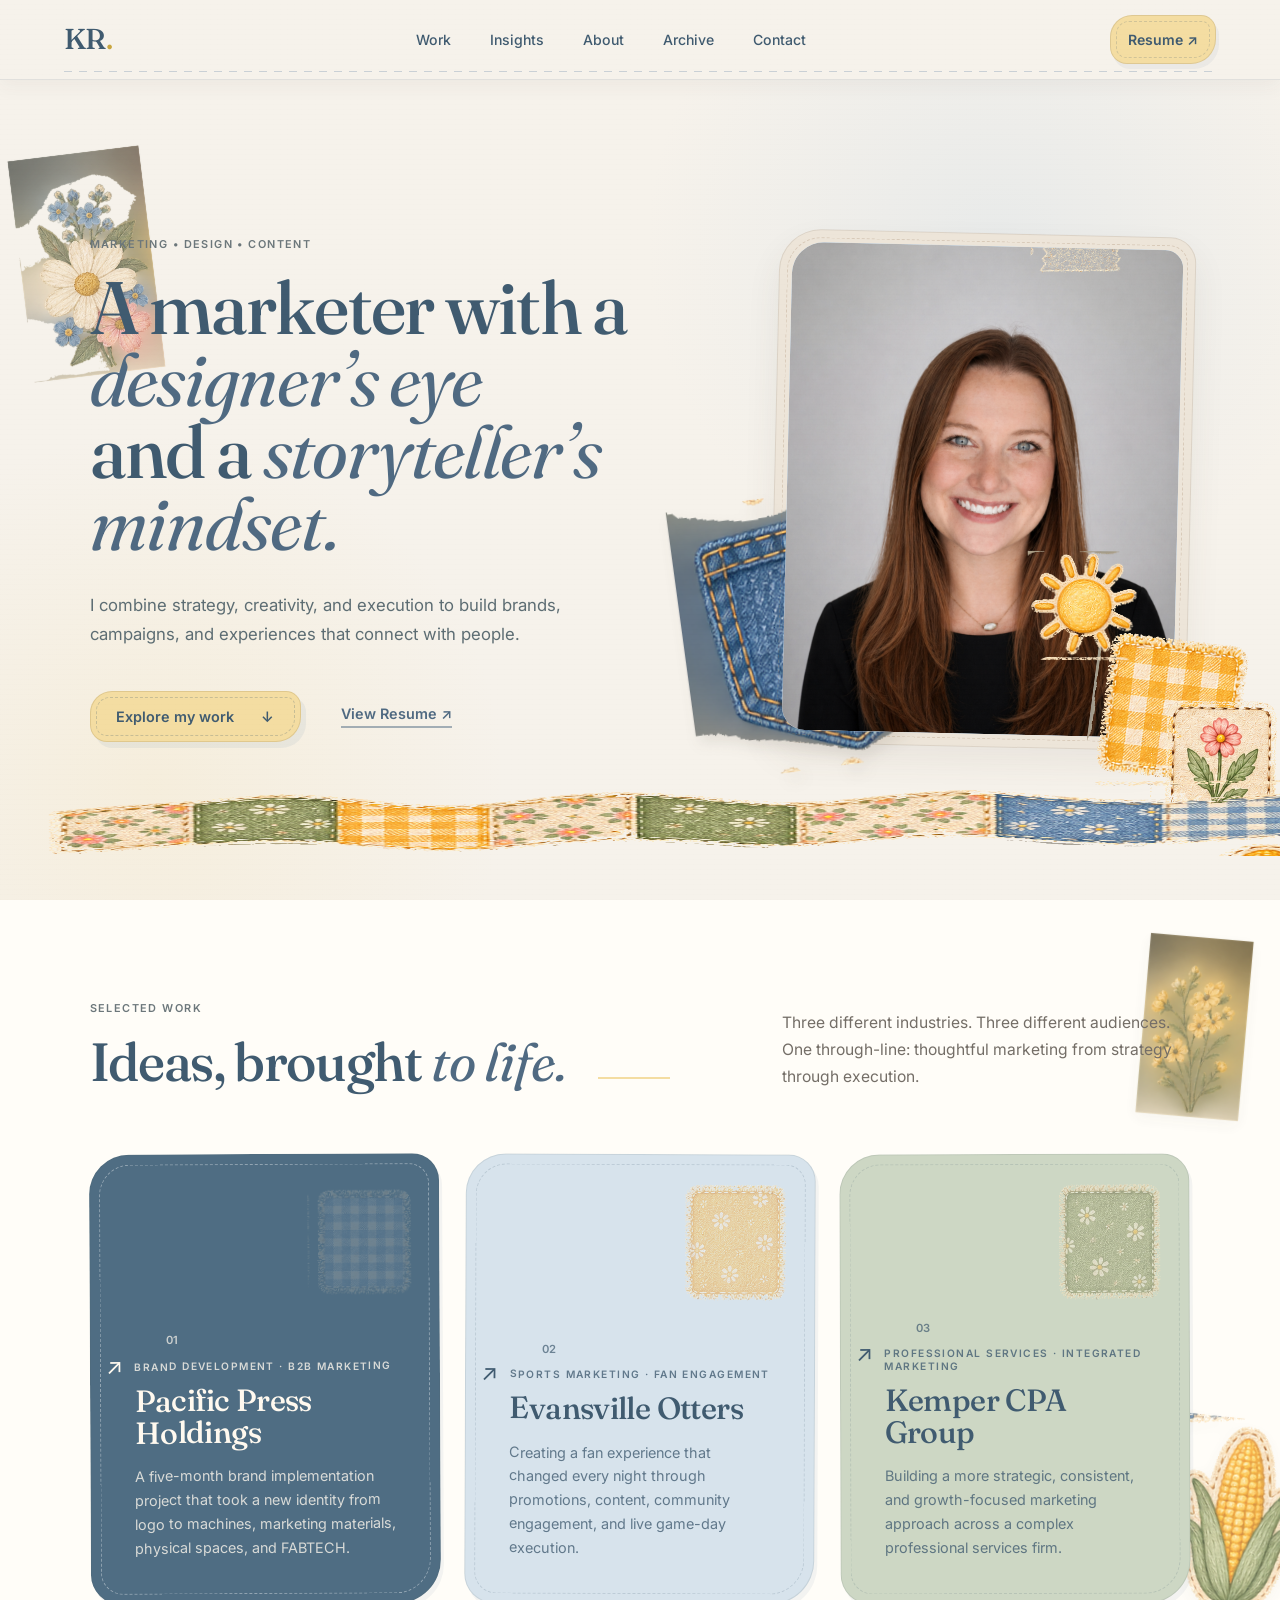
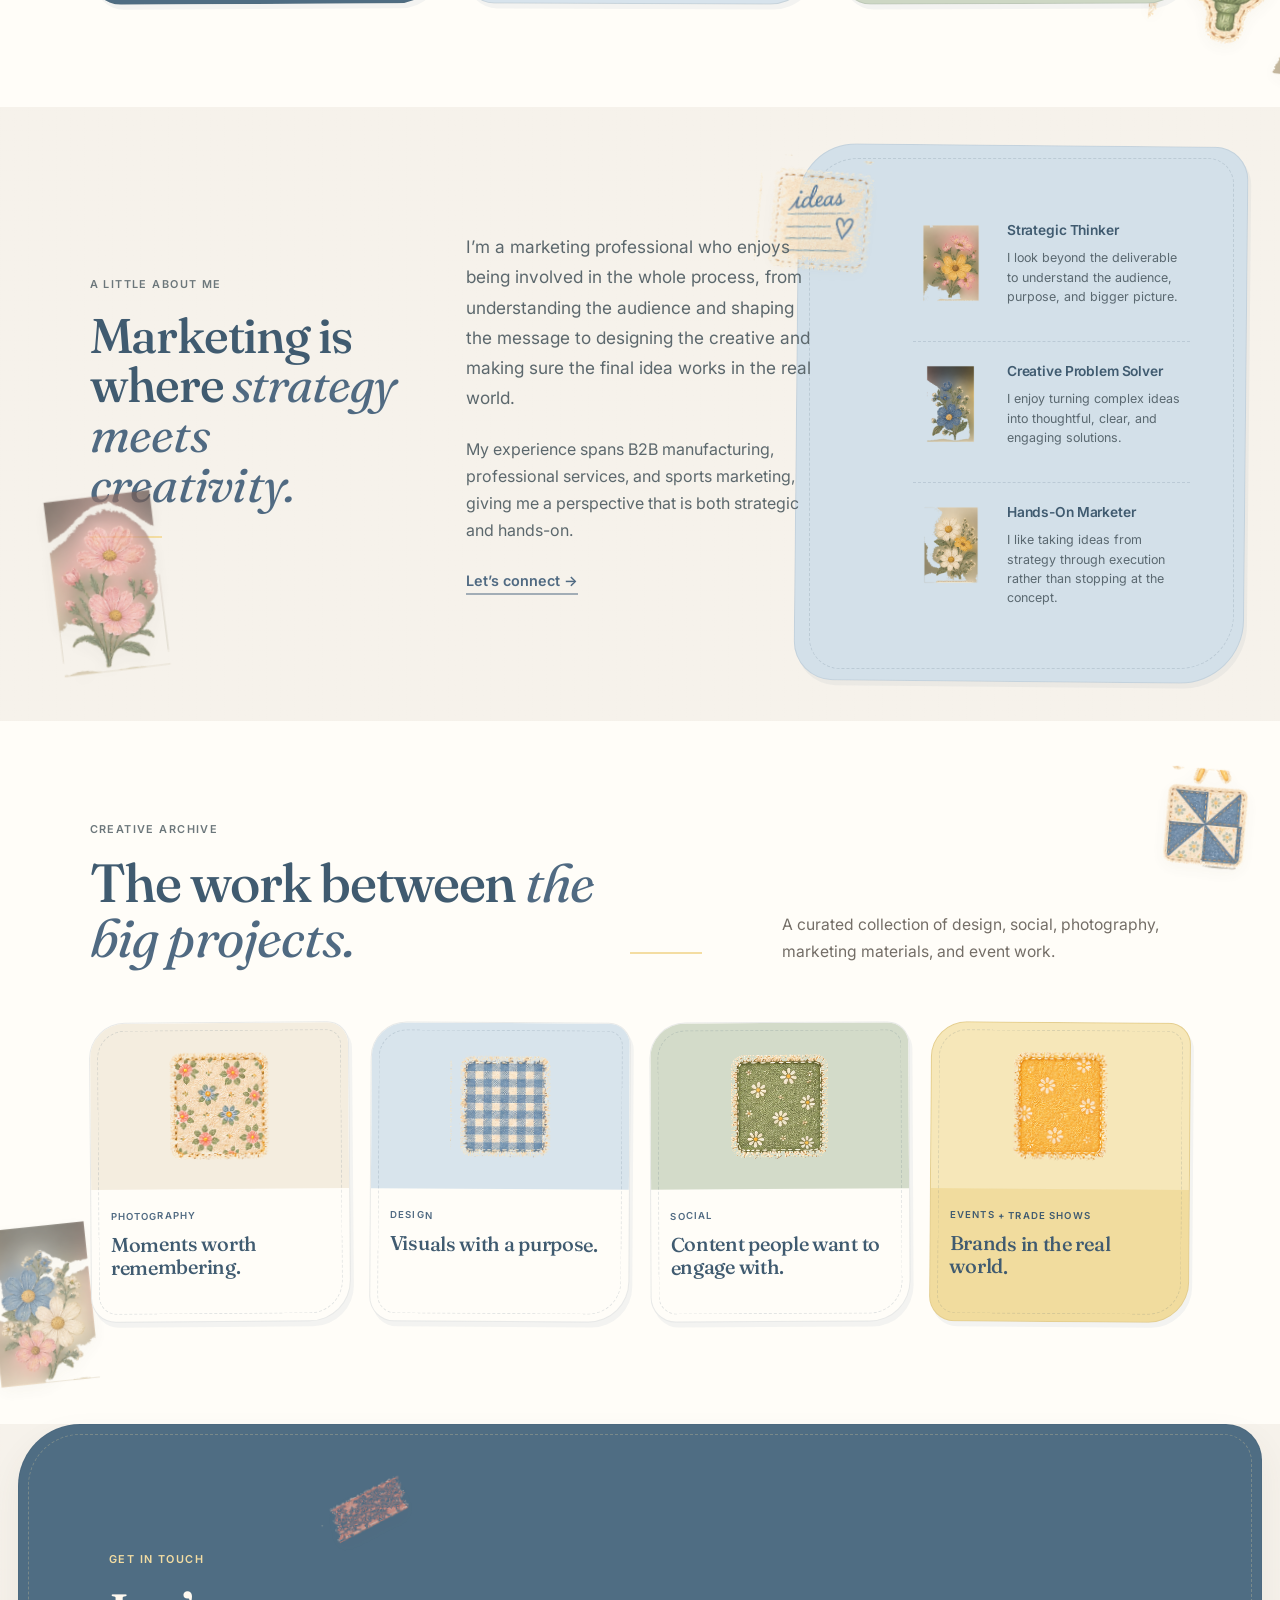
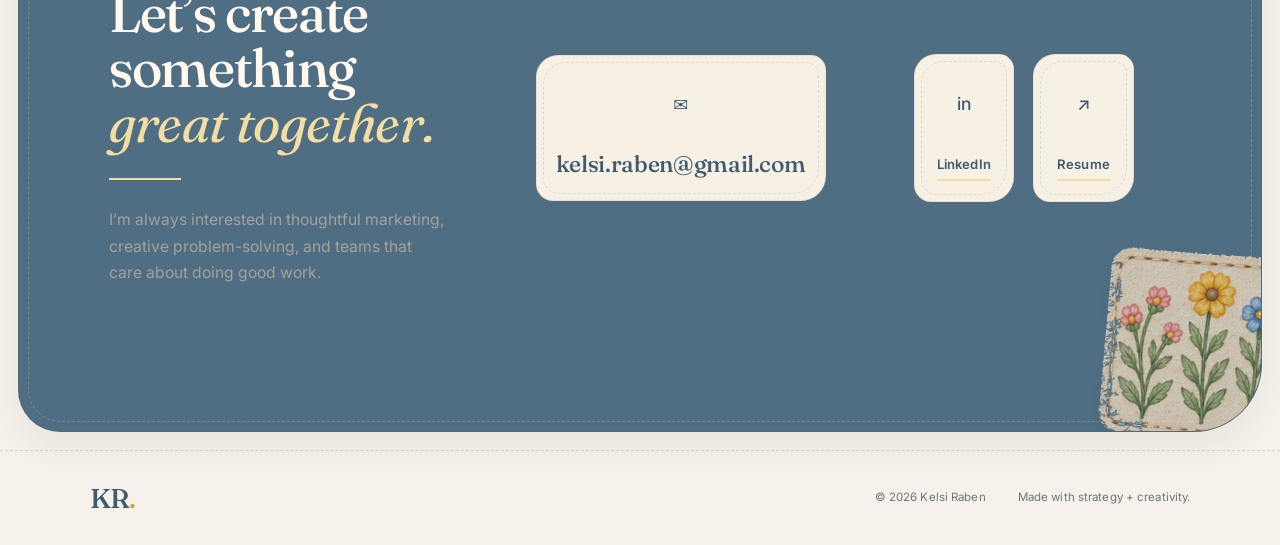
==== index.html @ bfe1e76d "Force latest quilt stylesheet" ====
<!doctype html>
<html lang="en">

<head>
  <meta charset="utf-8">
  <meta name="viewport" content="width=device-width, initial-scale=1">

  <meta
    name="description"
    content="Kelsi Raben | Marketing Professional specializing in strategy, design, content, branding, and integrated marketing."
  >

  <title>Kelsi Raben | Marketing Professional</title>

  <link rel="preconnect" href="https://fonts.googleapis.com">
  <link rel="preconnect" href="https://fonts.gstatic.com" crossorigin>

  <link
    href="https://fonts.googleapis.com/css2?family=Fraunces:opsz,wght@9..144,400;9..144,500;9..144,600&family=Inter:wght@400;500;600;700&display=swap"
    rel="stylesheet"
  >

  <link rel="stylesheet" href="styles.css">
<link rel="stylesheet" href="quilt-refresh-v3.css?v=4">
</head>

<body>

<header class="site-header">

  <a class="brand" href="#top" aria-label="Kelsi Raben home">
    KR<span>.</span>
  </a>

<nav aria-label="Primary navigation">

  <a href="#work">Work</a>
  <a href="insights.html">Insights</a>
  <a href="#about">About</a>
  <a href="#archive">Archive</a>
  <a href="#contact">Contact</a>

</nav>

  <a
    class="header-resume"
    href="assets/resume/Resume%208.4.2026.pdf"
    target="_blank"
    rel="noopener noreferrer"
  >
    Resume ↗
  </a>

</header>


<main id="top">

  <!-- HERO -->

  <section class="hero section">

    <!-- Decorative botanical background -->

    <div
      class="hero-botanical hero-botanical-left"
      aria-hidden="true"
    >

      <svg
        viewBox="0 0 560 720"
        xmlns="http://www.w3.org/2000/svg"
      >

        <path
          d="
          M280 720
          C274 635 271 552 276 469
          C280 380 297 292 323 214
          C337 171 349 129 348 84
          "
        />

        <path
          d="
          M348 91
          C322 68 307 40 313 18
          C342 22 361 46 357 77
          "
        />

        <path
          d="
          M353 82
          C350 47 360 19 384 7
          C401 31 392 63 365 87
          "
        />

        <path
          d="
          M360 88
          C391 64 425 59 444 74
          C430 105 396 116 362 101
          "
        />

        <path
          d="
          M355 97
          C378 118 387 148 374 168
          C344 158 331 129 341 101
          "
        />

        <path
          d="
          M341 93
          C315 115 285 117 268 100
          C284 75 313 69 341 82
          "
        />

        <circle
          cx="351"
          cy="92"
          r="5"
        />

        <path
          d="
          M281 489
          C228 447 181 414 126 394
          "
        />

        <path
          d="
          M204 429
          C164 397 129 359 106 316
          "
        />

        <path
          d="
          M128 394
          C76 381 38 350 20 309
          C69 300 115 322 139 372
          "
        />

        <path
          d="
          M107 317
          C78 283 67 244 76 210
          C116 231 134 273 118 314
          "
        />

        <path
          d="
          M278 553
          C332 507 382 480 439 468
          "
        />

        <path
          d="
          M358 496
          C399 456 438 424 484 408
          "
        />

        <path
          d="
          M440 468
          C481 437 520 433 545 449
          C521 488 480 501 441 481
          "
        />

        <path
          d="
          M484 409
          C504 365 533 344 558 348
          C559 386 533 416 491 421
          "
        />

        <path
          d="
          M280 617
          C228 601 185 611 155 639
          C193 667 238 664 276 631
          "
        />

        <path
          d="
          M282 650
          C331 626 377 634 410 663
          C371 691 326 687 286 667
          "
        />

      </svg>

    </div>


    <div
      class="hero-botanical hero-botanical-right"
      aria-hidden="true"
    >

      <svg
        viewBox="0 0 420 620"
        xmlns="http://www.w3.org/2000/svg"
      >

        <path
          d="
          M175 620
          C176 530 187 442 210 360
          C232 282 261 207 302 131
          "
        />

        <path
          d="
          M223 330
          C171 303 131 266 107 218
          "
        />

        <path
          d="
          M108 219
          C66 212 34 188 17 153
          C58 140 99 161 119 202
          "
        />

        <path
          d="
          M263 238
          C305 205 345 191 390 197
          "
        />

        <path
          d="
          M390 197
          C355 165 337 128 344 91
          C386 107 406 145 398 186
          "
        />

        <path
          d="
          M299 137
          C269 105 264 68 281 39
          C318 59 329 98 308 131
          "
        />

      </svg>

    </div>


    <!-- Hero text -->

    <div class="hero-copy">

      <p class="eyebrow">
        Marketing • Design • Content
      </p>

      <h1>
        A marketer with a <em>designer’s eye</em><br>
        and a <em>storyteller’s mindset.</em>
      </h1>

      <p class="hero-text">
        I combine strategy, creativity, and execution to build brands,
        campaigns, and experiences that connect with people.
      </p>

      <div class="hero-actions">

        <a class="button button-primary" href="#work">
          Explore my work
          <span>↓</span>
        </a>

        <a
          class="secondary-link"
          href="assets/resume/Resume%208.4.2026.pdf"
          target="_blank"
          rel="noopener noreferrer"
        >
          View Resume ↗
        </a>

      </div>

    </div>


    <!-- Headshot -->

    <div class="hero-photo-wrap">

      <div
        class="hero-photo-accent"
        aria-hidden="true"
      ></div>

      <div class="hero-photo">

        <img
          src="assets/kelsi-headshot.png"
          alt="Kelsi Raben"
        >

      </div>

    </div>

  </section>


  <!-- SELECTED WORK -->

  <section id="work" class="section work-section">

    <div class="section-intro">

      <div>

        <p class="eyebrow">
          Selected Work
        </p>

        <div class="heading-with-accent">

          <h2>
            Ideas, brought <em>to life.</em>
          </h2>

          <span class="heading-line"></span>

        </div>

      </div>

      <p>
        Three different industries. Three different audiences.
        One through-line: thoughtful marketing from strategy
        through execution.
      </p>

    </div>

    <div id="project-grid" class="project-grid"></div>

  </section>


  <!-- ABOUT -->

  <section id="about" class="section about-section">

    <div class="about-heading">

      <p class="eyebrow">
        A little about me
      </p>

      <h2>
        Marketing is where
        <em>strategy meets creativity.</em>
      </h2>

      <span class="heading-line"></span>

    </div>


    <div class="about-copy">

      <p class="about-lede">
        I’m a marketing professional who enjoys being involved in
        the whole process, from understanding the audience and shaping
        the message to designing the creative and making sure the final
        idea works in the real world.
      </p>

      <p>
        My experience spans B2B manufacturing, professional services,
        and sports marketing, giving me a perspective that is both
        strategic and hands-on.
      </p>

      <a class="secondary-link" href="#contact">
        Let’s connect →
      </a>

    </div>


    <div class="about-principles">

      <div class="principle">

        <div class="principle-icon">
          ◎
        </div>

        <div>
          <strong>Strategic Thinker</strong>

          <p>
            I look beyond the deliverable to understand the audience,
            purpose, and bigger picture.
          </p>
        </div>

      </div>


      <div class="principle">

        <div class="principle-icon">
          ◇
        </div>

        <div>
          <strong>Creative Problem Solver</strong>

          <p>
            I enjoy turning complex ideas into thoughtful,
            clear, and engaging solutions.
          </p>
        </div>

      </div>


      <div class="principle">

        <div class="principle-icon">
          ○
        </div>

        <div>
          <strong>Hands-On Marketer</strong>

          <p>
            I like taking ideas from strategy through execution
            rather than stopping at the concept.
          </p>
        </div>

      </div>

    </div>

  </section>


  <!-- ARCHIVE -->

  <section id="archive" class="section archive-section">

    <div class="archive-heading">

      <div>

        <p class="eyebrow">
          Creative Archive
        </p>

        <div class="heading-with-accent">

          <h2>
            The work between <em>the big projects.</em>
          </h2>

          <span class="heading-line"></span>

        </div>

      </div>


      <p>
        A curated collection of design, social, photography,
        marketing materials, and event work.
      </p>

    </div>


    <div class="archive-grid">

      <div class="archive-card archive-photography">

        <div class="archive-visual">
          <span>✦</span>
        </div>

        <div class="archive-content">
          <span>Photography</span>
          <strong>Moments worth remembering.</strong>
        </div>

      </div>


      <div class="archive-card archive-design">

        <div class="archive-visual">
          <span>□</span>
        </div>

        <div class="archive-content">
          <span>Design</span>
          <strong>Visuals with a purpose.</strong>
        </div>

      </div>


      <div class="archive-card archive-social">

        <div class="archive-visual">
          <span>◎</span>
        </div>

        <div class="archive-content">
          <span>Social</span>
          <strong>Content people want to engage with.</strong>
        </div>

      </div>


      <div class="archive-card archive-events">

        <div class="archive-visual">
          <span>↗</span>
        </div>

        <div class="archive-content">
          <span>Events + Trade Shows</span>
          <strong>Brands in the real world.</strong>
        </div>

      </div>

    </div>

  </section>


  <!-- CONTACT -->

  <section id="contact" class="section contact-section">

    <div class="contact-intro">

      <p class="eyebrow">
        Get in touch
      </p>

      <h2>
        Let’s create something
        <em>great together.</em>
      </h2>

      <span class="heading-line heading-line-light"></span>

      <p>
        I’m always interested in thoughtful marketing,
        creative problem-solving, and teams that care
        about doing good work.
      </p>

    </div>


    <div class="contact-details">

      <div class="contact-email-block">

        <div class="contact-icon">
          ✉
        </div>

        <a
          class="contact-email"
          href="mailto:kelsi.raben@gmail.com"
        >
          kelsi.raben@gmail.com
        </a>

      </div>


      <div class="contact-links">

        <a
  href="https://www.linkedin.com/in/kelsi-raben-27b050206/"
  target="_blank"
  rel="noopener noreferrer"
>


          <span class="contact-icon">
            in
          </span>

          <strong>
            LinkedIn
          </strong>

        </a>


        <a
          href="assets/resume/Resume%208.4.2026.pdf"
          target="_blank"
          rel="noopener noreferrer"
        >

          <span class="contact-icon">
            ↗
          </span>

          <strong>
            Resume
          </strong>

        </a>

      </div>

    </div>

  </section>

</main>


<footer>

  <div class="footer-brand">
    KR<span>.</span>
  </div>

  <span>
    © <span id="year"></span> Kelsi Raben
  </span>

  <span>
    Made with strategy + creativity.
  </span>

</footer>


<script src="content.js"></script>
<script src="script.js"></script>

</body>

</html>
---- styles.css ----
:root{
  --navy:#001B2E;
  --slate:#294C60;
  --butter:#F4EF9A;
  --butter-hover:#DCE88B;
  --gray:#ADB6C4;
  --pale-blue:#DCEDFF;
  --ivory:#F8F7F1;
  --white:#FFFFFF;

  --ink:#001B2E;
  --muted:#526B7B;

  --line:rgba(41,76,96,.16);

  --sans:"Inter",system-ui,sans-serif;
  --serif:"Fraunces",Georgia,serif;

  --shadow-soft:
    0 15px 45px rgba(0,27,46,.08);

  --shadow-card:
    0 15px 40px rgba(0,27,46,.09);
}


/* BASE */

*{
  box-sizing:border-box
}

html{
  scroll-behavior:smooth
}

body{
  margin:0;
  background:var(--ivory);
  color:var(--ink);
  font-family:var(--sans);
  font-size:16px;
  line-height:1.7;
  -webkit-font-smoothing:antialiased;
  text-rendering:optimizeLegibility
}

a{
  color:inherit;
  text-decoration:none
}

img{
  max-width:100%
}


/* TYPOGRAPHY */

h1,
h2,
h3,
h4{
  margin:0;
  color:var(--navy);
  font-family:var(--serif);
  font-weight:500;
  letter-spacing:-.025em
}

h1{
  max-width:900px;
  font-size:clamp(3.6rem,5.8vw,6.6rem);
  line-height:.98
}

h2{
  font-size:clamp(2.8rem,4.2vw,4.8rem);
  line-height:1.02
}

h3{
  font-size:clamp(1.9rem,2.5vw,2.6rem);
  line-height:1.08
}

h4{
  font-size:1.35rem;
  line-height:1.15
}

em{
  font-family:var(--serif);
  font-style:italic;
  font-weight:400;
  letter-spacing:-.015em
}

.eyebrow{
  margin:0 0 1.25rem;
  color:var(--slate);
  font-family:var(--sans);
  font-size:.68rem;
  font-weight:600;
  letter-spacing:.18em;
  line-height:1.2;
  text-transform:uppercase
}


/* HEADER */

.site-header{
  height:82px;
  padding:0 5vw;
  display:flex;
  align-items:center;
  justify-content:space-between;
  position:sticky;
  top:0;
  z-index:50;
  color:var(--ivory);
  background:rgba(0,27,46,.98);
  border-bottom:1px solid rgba(248,247,241,.08);
  box-shadow:0 8px 30px rgba(0,27,46,.12)
}

.brand{
  color:var(--ivory);
  font-family:var(--serif);
  font-size:1.8rem;
  font-weight:500;
  letter-spacing:-.025em;
  line-height:1
}

.brand span{
  color:var(--butter)
}

nav{
  display:flex;
  gap:2.4rem;
  font-family:var(--sans);
  font-size:.88rem;
  font-weight:500;
  letter-spacing:.005em
}

nav a{
  position:relative;
  transition:color .25s ease
}

nav a::after{
  content:"";
  position:absolute;
  left:0;
  bottom:-7px;
  width:0;
  height:2px;
  background:var(--butter);
  transition:width .3s ease
}

nav a:hover{
  color:var(--butter)
}

nav a:hover::after{
  width:100%
}

.header-resume{
  color:var(--butter);
  font-family:var(--sans);
  font-size:.88rem;
  font-weight:600
}

.header-resume:hover{
  color:var(--ivory)
}


/* GLOBAL SECTIONS */

.section{
  padding:8rem 7vw;
  position:relative
}

.heading-with-accent{
  display:flex;
  align-items:end;
  gap:2rem
}

.heading-line{
  display:block;
  width:54px;
  height:2px;
  margin-bottom:.7rem;
  background:var(--butter);
  flex:none
}

.heading-line-light{
  margin-top:1.7rem;
  margin-bottom:1.7rem
}


/* HOMEPAGE HERO */

.hero{
  min-height:calc(100vh - 82px);
  display:grid;
  grid-template-columns:
    minmax(0,1.05fr)
    minmax(360px,.72fr);
  align-items:center;
  gap:clamp(4rem,6vw,7rem);
  overflow:hidden;
  background:var(--ivory)
}

.hero-copy{
  position:relative;
  z-index:4;
  max-width:820px
}

.hero h1{
  max-width:800px;
  color:var(--navy);
  font-weight:500
}

.hero h1 em{
  font-weight:400
}

.hero-text{
  max-width:540px;
  margin:2rem 0 2.6rem;
  color:var(--slate);
  font-size:1.05rem;
  line-height:1.75
}


/* HERO ACTIONS */

.hero-actions{
  display:flex;
  align-items:center;
  gap:2.5rem
}

.button{
  display:inline-flex;
  align-items:center;
  justify-content:center;
  gap:1.7rem;
  padding:1rem 1.45rem;
  font-family:var(--sans);
  font-size:.9rem;
  font-weight:600;
  line-height:1;
  transition:
    transform .25s ease,
    background .25s ease,
    box-shadow .25s ease
}

.button-primary{
  background:var(--butter);
  color:var(--navy);
  border-radius:5px;
  box-shadow:0 8px 25px rgba(0,27,46,.08)
}

.button-primary:hover{
  background:var(--butter-hover);
  transform:translateY(-2px);
  box-shadow:0 12px 30px rgba(0,27,46,.12)
}

.secondary-link{
  display:inline-block;
  padding-bottom:.15rem;
  color:var(--slate);
  border-bottom:2px solid var(--slate);
  font-family:var(--sans);
  font-size:.9rem;
  font-weight:600;
  line-height:1.3;
  transition:
    color .25s ease,
    border-color .25s ease
}

.secondary-link:hover{
  color:var(--navy);
  border-color:var(--butter)
}


/* HOMEPAGE HEADSHOT */

.hero-photo-wrap{
  position:relative;
  z-index:3;
  width:100%;
  max-width:510px;
  justify-self:end
}

.hero-photo{
  position:relative;
  z-index:2;
  width:100%;
  aspect-ratio:4 / 5;
  overflow:hidden;
  background:var(--pale-blue);
  box-shadow:0 22px 55px rgba(0,27,46,.11)
}

.hero-photo img{
  display:block;
  width:100%;
  height:100%;
  object-fit:cover;
  object-position:center top;
  transition:transform .5s ease
}

.hero-photo:hover img{
  transform:scale(1.015)
}

.hero-photo-accent{
  position:absolute;
  right:-26px;
  bottom:-26px;
  z-index:1;
  width:46%;
  height:34%;
  background:var(--butter);
  opacity:.72
}


/* HOMEPAGE BOTANICALS */

.hero-botanical{
  position:absolute;
  z-index:1;
  color:var(--navy);
  pointer-events:none
}

.hero-botanical svg{
  display:block;
  width:100%;
  height:auto;
  overflow:visible
}

.hero-botanical path,
.hero-botanical circle,
.hero-botanical ellipse{
  fill:none;
  stroke:currentColor;
  stroke-width:1;
  vector-effect:non-scaling-stroke
}

.hero-botanical-left{
  left:-8%;
  bottom:-18%;
  width:min(560px,40vw);
  opacity:.105;
  transform:rotate(-3deg)
}

.hero-botanical-right{
  right:-7%;
  top:3%;
  width:min(390px,28vw);
  opacity:.07;
  transform:rotate(6deg)
}


/* WORK */

.work-section{
  background:#FCFBF7;
  border-top:1px solid var(--line)
}

.section-intro{
  display:grid;
  grid-template-columns:
    minmax(0,1.2fr)
    minmax(300px,.8fr);
  gap:5rem;
  margin-bottom:4rem
}

.section-intro > p{
  max-width:420px;
  align-self:end;
  margin:0;
  color:var(--muted);
  font-size:.98rem;
  line-height:1.7
}

.project-grid{
  display:grid;
  grid-template-columns:repeat(3,1fr);
  gap:1.3rem
}


/* PROJECT CARDS */

.project-card{
  min-height:500px;
  padding:2rem;
  display:flex;
  flex-direction:column;
  justify-content:flex-end;
  position:relative;
  overflow:hidden;
  border-radius:7px;
  box-shadow:var(--shadow-card);
  transition:
    transform .3s ease,
    box-shadow .3s ease
}

.project-card:hover{
  transform:translateY(-7px);
  box-shadow:0 25px 55px rgba(0,27,46,.14)
}

.project-card::before{
  content:"";
  position:absolute;
  inset:0;
  background:
    radial-gradient(
      circle at 80% 15%,
      rgba(255,255,255,.2),
      transparent 40%
    );
  pointer-events:none
}

.project-card:nth-child(1){
  background:var(--navy);
  color:var(--ivory)
}

.project-card:nth-child(2){
  background:var(--pale-blue);
  color:var(--navy)
}

.project-card:nth-child(3){
  background:var(--slate);
  color:var(--white)
}

.project-number{
  position:absolute;
  top:1.8rem;
  left:2rem;
  font-size:.7rem;
  font-weight:600;
  opacity:.7
}

.project-arrow{
  position:absolute;
  top:1.5rem;
  right:1.8rem;
  color:var(--butter);
  font-size:1.4rem
}

.project-kicker{
  margin-bottom:.75rem;
  font-family:var(--sans);
  font-size:.64rem;
  font-weight:600;
  letter-spacing:.14em;
  line-height:1.2;
  text-transform:uppercase;
  opacity:.78
}

.project-card h3{
  max-width:340px;
  margin-bottom:1rem;
  color:inherit;
  font-family:var(--serif);
  font-size:clamp(1.9rem,2.4vw,2.55rem);
  font-weight:500;
  letter-spacing:-.02em;
  line-height:1.05
}

.project-card p{
  max-width:330px;
  margin:0;
  font-size:.9rem;
  line-height:1.65;
  opacity:.78
}


/* ABOUT */

.about-section{
  display:grid;
  grid-template-columns:.9fr 1fr .9fr;
  gap:5vw;
  align-items:center;
  background:var(--pale-blue)
}

.about-heading h2{
  max-width:520px;
  font-size:clamp(2.7rem,3.8vw,4.3rem)
}

.about-heading .heading-line{
  margin-top:1.7rem
}

.about-copy{
  color:var(--slate)
}

.about-copy p{
  margin-top:0;
  margin-bottom:1.4rem
}

.about-lede{
  color:var(--navy);
  font-size:1.08rem;
  line-height:1.75
}

.about-principles{
  padding-left:3rem;
  display:grid;
  gap:2rem;
  border-left:1px solid rgba(41,76,96,.18)
}

.principle{
  display:grid;
  grid-template-columns:46px 1fr;
  gap:1rem
}

.principle-icon{
  width:40px;
  height:40px;
  display:grid;
  place-content:center;
  border:1px solid var(--slate);
  border-radius:50%;
  color:var(--slate);
  font-size:1.15rem
}

.principle strong{
  display:block;
  margin-bottom:.35rem;
  color:var(--navy);
  font-size:.86rem;
  font-weight:600;
  letter-spacing:-.01em
}

.principle p{
  margin:0;
  color:var(--slate);
  font-size:.78rem;
  line-height:1.55
}


/* ARCHIVE */

.archive-section{
  background:var(--ivory)
}

.archive-heading{
  display:grid;
  grid-template-columns:1.2fr .8fr;
  gap:5rem;
  margin-bottom:3.5rem
}

.archive-heading > p{
  max-width:420px;
  align-self:end;
  margin:0;
  color:var(--muted);
  font-size:.98rem;
  line-height:1.7
}

.archive-grid{
  display:grid;
  grid-template-columns:repeat(4,1fr);
  gap:1rem
}

.archive-card{
  min-height:260px;
  overflow:hidden;
  background:var(--white);
  border:1px solid var(--line);
  box-shadow:0 8px 25px rgba(0,27,46,.04)
}

.archive-visual{
  height:135px;
  display:grid;
  place-content:center;
  color:var(--slate);
  font-family:var(--serif);
  font-size:2rem
}

.archive-content{
  padding:1.2rem
}

.archive-content span{
  display:block;
  margin-bottom:.45rem;
  color:var(--slate);
  font-family:var(--sans);
  font-size:.6rem;
  font-weight:600;
  letter-spacing:.12em;
  text-transform:uppercase
}

.archive-content strong{
  display:block;
  color:var(--navy);
  font-family:var(--serif);
  font-size:1.25rem;
  font-weight:500;
  letter-spacing:-.015em;
  line-height:1.15
}

.archive-photography .archive-visual{
  background:linear-gradient(145deg,#EFE9DA,#F9F6EE)
}

.archive-design .archive-visual{
  background:var(--pale-blue)
}

.archive-social .archive-visual{
  background:#ECEAE2
}

.archive-events{
  background:var(--navy);
  border-color:var(--navy)
}

.archive-events .archive-visual{
  background:linear-gradient(145deg,var(--navy),var(--slate));
  color:var(--butter)
}

.archive-events .archive-content span{
  color:var(--butter)
}

.archive-events .archive-content strong{
  color:var(--ivory)
}


/* CONTACT */

.contact-section{
  display:grid;
  grid-template-columns:.9fr 1.1fr;
  gap:7vw;
  align-items:center;
  background:var(--navy);
  color:var(--ivory)
}

.contact-section .eyebrow{
  color:var(--butter)
}

.contact-intro h2{
  max-width:600px;
  color:var(--ivory);
  font-size:clamp(2.9rem,4.2vw,4.8rem);
  font-weight:500
}

.contact-intro h2 em{
  color:var(--ivory)
}

.contact-intro p:last-child{
  max-width:500px;
  color:var(--gray);
  font-size:.98rem;
  line-height:1.7
}

.contact-details{
  display:grid;
  grid-template-columns:1.25fr .75fr;
  gap:3rem;
  align-items:center
}

.contact-email-block{
  text-align:center
}

.contact-icon{
  width:60px;
  height:60px;
  margin:0 auto 1rem;
  display:grid;
  place-content:center;
  border:1px solid rgba(244,239,154,.65);
  border-radius:50%;
  color:var(--butter);
  font-family:var(--sans);
  font-size:1.1rem;
  font-weight:500
}

.contact-email{
  display:inline-block;
  color:var(--ivory);
  font-family:var(--serif);
  font-size:clamp(1.3rem,1.8vw,2rem);
  font-weight:500;
  letter-spacing:-.015em;
  line-height:1.15;
  transition:color .25s ease
}

.contact-email:hover{
  color:var(--butter)
}

.contact-links{
  padding-left:2.5rem;
  display:grid;
  grid-template-columns:1fr 1fr;
  gap:2rem;
  border-left:1px solid rgba(248,247,241,.18)
}

.contact-links a{
  color:var(--ivory);
  text-align:center
}

.contact-links strong{
  display:inline-block;
  padding-bottom:.25rem;
  border-bottom:2px solid var(--butter);
  font-family:var(--sans);
  font-size:.82rem;
  font-weight:600;
  letter-spacing:.01em
}

.contact-links a:hover strong{
  color:var(--butter)
}


/* FOOTER */

footer{
  min-height:78px;
  padding:1.5rem 7vw;
  display:flex;
  align-items:center;
  gap:2rem;
  background:var(--navy);
  color:var(--gray);
  border-top:1px solid rgba(248,247,241,.12);
  font-family:var(--sans);
  font-size:.72rem;
  letter-spacing:.01em
}

.footer-brand{
  margin-right:auto;
  color:var(--ivory);
  font-family:var(--serif);
  font-size:1.7rem;
  font-weight:500;
  letter-spacing:-.025em
}

.footer-brand span{
  color:var(--butter)
}


/* CASE STUDIES */

.case-study{
  overflow:hidden
}


/* SHARED CASE HERO */

.case-hero{
  width:min(1600px,100%);
  margin:auto;
  padding:7rem 7vw 6rem;
  display:grid;
  grid-template-columns:
    minmax(0,.92fr)
    minmax(500px,1.08fr);
  gap:clamp(3rem,5vw,6rem);
  align-items:center;
  background:var(--ivory)
}

.case-hero-copy{
  position:relative;
  z-index:2
}

.case-hero-copy h1{
  max-width:680px;
  font-size:clamp(3rem,4.6vw,5.25rem);
  line-height:.98
}

.back-link{
  display:inline-block;
  margin-bottom:3rem;
  color:var(--slate);
  font-size:.88rem;
  font-weight:600
}

.back-link:hover{
  color:var(--navy)
}

.case-lede{
  max-width:620px;
  margin:2rem 0 3rem;
  color:var(--muted);
  font-size:1.12rem;
  line-height:1.75
}

.case-meta{
  display:grid;
  grid-template-columns:repeat(3,1fr);
  gap:1.5rem;
  padding-top:1.5rem;
  border-top:1px solid var(--line)
}

.case-meta span{
  display:block;
  margin-bottom:.5rem;
  color:var(--muted);
  font-size:.62rem;
  font-weight:600;
  letter-spacing:.14em;
  text-transform:uppercase
}

.case-meta strong{
  display:block;
  font-size:.88rem;
  font-weight:600;
  line-height:1.45
}


/* SHARED CASE HERO ART */

.case-hero-visual{
  position:relative;
  min-width:0;
  padding:0;
  background:transparent;
  transform:none;
  box-shadow:none
}

.case-hero-visual img{
  position:relative;
  z-index:2;
  display:block;
  max-width:none
}


/* PACIFIC PRESS HERO */

.pacific-hero-visual{
  width:108%;
  margin-left:-2%;
  padding:0 2rem 2rem 0
}

.pacific-hero-visual::before{
  content:"";
  position:absolute;
  right:-1%;
  bottom:-1%;
  z-index:0;
  width:92%;
  height:86%;
  background:var(--pale-blue);
  transform:rotate(-3deg)
}

.pacific-hero-visual img{
  position:relative;
  z-index:2;
  width:100%;
  max-width:100%;
  margin:0;
  transform:rotate(.6deg);
  box-shadow:0 25px 65px rgba(0,27,46,.12)
}


/* KEMPER HERO */

.kemper-hero-visual{
  width:118%;
  margin-left:-7%
}

.kemper-hero-visual::before{
  content:"";
  position:absolute;
  right:-1%;
  bottom:4%;
  z-index:0;
  width:86%;
  height:72%;
  background:var(--butter);
  transform:rotate(-5deg)
}

.kemper-hero-visual img{
  width:124%;
  margin-left:-11%
}


/* OTTERS HERO */

.otters-hero-visual{
  width:92%;
  max-width:680px;
  margin:0 auto;
  justify-self:center
}

.otters-hero-visual::before{
  content:"";
  position:absolute;
  left:8%;
  bottom:5%;
  z-index:0;
  width:88%;
  height:72%;
  background:var(--pale-blue);
  transform:rotate(3deg)
}

.otters-hero-visual img{
  width:100%;
  max-width:100%;
  margin:0
}


/* CASE STUDY CONTENT */

.case-section{
  max-width:1460px;
  margin:auto;
  padding:5.75rem 8vw;
  display:grid;
  grid-template-columns:
    minmax(150px,.22fr)
    minmax(0,1fr);
  gap:clamp(3rem,6vw,7rem);
  align-items:start
}

.case-label{
  padding-top:.6rem;
  color:var(--slate);
  font-size:.68rem;
  font-weight:600;
  letter-spacing:.16em;
  line-height:1.45;
  text-transform:uppercase
}

.case-copy{
  max-width:980px
}

.case-copy h2{
  max-width:760px;
  margin-bottom:1.75rem;
  font-size:clamp(2.4rem,3.8vw,4.15rem);
  line-height:1.02
}

.case-copy p{
  max-width:820px;
  margin:0 0 1.25rem;
  color:var(--muted);
  font-size:1.02rem;
  line-height:1.72
}

.case-copy p:last-child{
  margin-bottom:0
}

.role-list{
  display:flex;
  flex-wrap:wrap;
  gap:.7rem;
  margin-top:1.75rem
}

.role-list span{
  padding:.62rem .82rem;
  background:var(--pale-blue);
  color:var(--navy);
  font-size:.75rem;
  font-weight:600
}


/* FULL BLEED CASE SECTION */

.full-bleed-section{
  display:block;
  max-width:none;
  padding:5.75rem 8vw;
  background:var(--pale-blue)
}

.split-image{
  width:min(1160px,100%);
  margin:auto;
  display:grid;
  grid-template-columns:1fr 1fr;
  gap:clamp(1.5rem,3vw,2.5rem);
  align-items:center
}

.split-image img{
  width:100%;
  height:480px;
  padding:1.35rem;
  background:var(--white);
  object-fit:contain;
  box-shadow:0 10px 30px rgba(0,27,46,.08)
}

.caption-row{
  width:min(1160px,100%);
  margin:1rem auto 0;
  display:grid;
  grid-template-columns:1fr 1fr;
  gap:clamp(1.5rem,3vw,2.5rem);
  color:var(--muted);
  font-size:.62rem;
  font-weight:600;
  letter-spacing:.14em;
  text-transform:uppercase
}


/* OTTERS COMMUNITY FEATURE */

.community-feature-image{
  width:min(980px,100%);
  margin:auto
}

.community-feature-image img{
  display:block;
  width:100%;
  max-height:620px;
  object-fit:cover;
  background:var(--white);
  padding:1.35rem;
  box-shadow:0 10px 30px rgba(0,27,46,.08)
}

.community-feature-caption{
  width:min(980px,100%);
  margin:1rem auto 0;
  color:var(--muted);
  font-size:.62rem;
  font-weight:600;
  letter-spacing:.14em;
  text-transform:uppercase
}


/* DARK CASE GALLERY */

.gallery-dark{
  max-width:none;
  padding:6.5rem 8vw;
  background:var(--navy);
  color:var(--white)
}

.gallery-heading{
  max-width:1240px;
  margin:0 auto 3rem
}

.gallery-heading h2{
  max-width:900px;
  color:var(--ivory);
  font-size:clamp(2.5rem,4vw,4.3rem)
}

.gallery-heading .eyebrow{
  color:var(--gray)
}

.gallery-grid{
  max-width:1240px;
  margin:auto;
  display:grid;
  gap:1.35rem
}

.gallery-grid.three{
  grid-template-columns:repeat(3,1fr)
}

.gallery-grid figure{
  min-height:310px;
  margin:0;
  padding:1rem;
  display:flex;
  align-items:center;
  justify-content:center;
  background:var(--white)
}

.gallery-grid img{
  display:block;
  width:100%;
  max-height:440px;
  object-fit:contain
}


/* PACIFIC PRESS DETAILS */

.fabtech-section{
  display:block
}

.fabtech-images{
  max-width:1180px;
  margin:3.5rem auto 0;
  display:grid;
  grid-template-columns:1.1fr .9fr;
  gap:1.5rem;
  align-items:center
}

.fabtech-images img{
  width:100%;
  display:block;
  padding:1rem;
  background:var(--pale-blue)
}

.brochure-grid{
  grid-column:2;
  max-width:900px;
  display:grid;
  grid-template-columns:repeat(3,1fr);
  gap:1rem;
  margin-top:-1rem
}

.brochure-grid img{
  width:100%;
  display:block;
  padding:.5rem;
  background:var(--pale-blue)
}


/* CASE RESULTS */

.case-results{
  padding:6.25rem 8vw;
  background:var(--butter)
}

.case-results > *{
  max-width:1240px;
  margin-left:auto;
  margin-right:auto
}

.case-results h2{
  max-width:820px;
  margin-top:1rem;
  font-size:clamp(2.6rem,4vw,4.6rem);
  line-height:1.02
}

.result-grid{
  display:grid;
  grid-template-columns:repeat(3,1fr);
  gap:2rem;
  margin-top:3.5rem
}

.result-grid div{
  padding-top:1.1rem;
  border-top:1px solid rgba(0,27,46,.2)
}

.result-grid strong{
  display:block;
  margin-bottom:.45rem;
  font-family:var(--serif);
  font-size:1.35rem;
  font-weight:500
}

.result-grid span{
  display:block;
  max-width:300px;
  color:rgba(0,27,46,.7);
  font-size:.88rem;
  line-height:1.6
}


/* NEXT PROJECT */

.case-next{
  padding:4.5rem 8vw;
  background:var(--ivory)
}

.case-next a{
  max-width:1240px;
  margin:auto;
  display:flex;
  align-items:end;
  justify-content:space-between
}

.case-next span{
  font-size:.66rem;
  font-weight:600;
  letter-spacing:.14em;
  text-transform:uppercase
}

.case-next strong{
  font-family:var(--serif);
  font-size:clamp(1.8rem,3vw,3rem);
  font-weight:500;
  letter-spacing:-.02em
}


/* RESPONSIVE */

@media(max-width:1050px){

  .about-section{
    grid-template-columns:1fr 1fr
  }

  .about-principles{
    grid-column:1 / -1;
    padding-left:0;
    padding-top:2.5rem;
    grid-template-columns:repeat(3,1fr);
    border-left:0;
    border-top:1px solid rgba(41,76,96,.18)
  }

  .case-hero{
    grid-template-columns:
      minmax(0,.95fr)
      minmax(430px,1.05fr);
    gap:3rem
  }

  .case-hero-copy h1{
    font-size:clamp(3rem,5vw,4.5rem)
  }

  .case-section{
    grid-template-columns:
      minmax(130px,.2fr)
      minmax(0,1fr);
    gap:4rem
  }

  .pacific-hero-visual{
    width:105%;
    padding-right:1.5rem;
    padding-bottom:1.5rem
  }

  .otters-hero-visual{
    width:88%;
    max-width:600px
  }

}


@media(max-width:900px){

  nav{
    display:none
  }

  .hero{
    grid-template-columns:1fr;
    padding-top:5rem;
    gap:4rem
  }

  .hero-copy{
    max-width:760px
  }

  .hero-photo-wrap{
    width:min(520px,82vw);
    justify-self:start
  }

  .hero-botanical-left{
    left:-24%;
    bottom:14%;
    width:70vw;
    opacity:.08
  }

  .hero-botanical-right{
    right:-20%;
    top:43%;
    width:52vw;
    opacity:.05
  }

  .section-intro,
  .archive-heading,
  .about-section,
  .contact-section{
    grid-template-columns:1fr
  }

  .project-grid{
    grid-template-columns:1fr
  }

  .project-card{
    min-height:430px
  }

  .archive-grid{
    grid-template-columns:1fr 1fr
  }

  .contact-details{
    grid-template-columns:1fr
  }

  .contact-links{
    padding-left:0;
    padding-top:2.5rem;
    border-left:0;
    border-top:1px solid rgba(248,247,241,.18)
  }

  .case-hero{
    grid-template-columns:1fr;
    padding-top:5rem;
    gap:4rem
  }

  .case-hero-copy{
    max-width:760px
  }

  .case-hero-copy h1{
    max-width:720px;
    font-size:clamp(3.2rem,8vw,5rem)
  }

  .case-hero-visual{
    justify-self:center
  }

  .pacific-hero-visual{
    width:min(720px,95%);
    margin:0 auto;
    padding-right:1.5rem;
    padding-bottom:1.5rem
  }

  .pacific-hero-visual::before{
    width:92%;
    height:84%;
    right:0;
    bottom:0
  }

  .kemper-hero-visual{
    width:min(780px,100%);
    margin:0 auto
  }

  .kemper-hero-visual img{
    width:112%;
    margin-left:-6%
  }

  .kemper-hero-visual::before{
    width:84%;
    height:70%;
    right:1%;
    bottom:5%
  }

  .otters-hero-visual{
    width:min(620px,88%);
    margin:0 auto
  }

  .case-meta{
    grid-template-columns:1fr
  }

  .case-section{
    grid-template-columns:1fr;
    gap:1.4rem;
    padding-top:4.75rem;
    padding-bottom:4.75rem
  }

  .case-label{
    padding-top:0
  }

  .case-copy{
    max-width:760px
  }

  .case-copy h2{
    max-width:720px
  }

  .full-bleed-section{
    padding-top:4.75rem;
    padding-bottom:4.75rem
  }

  .split-image,
  .caption-row{
    grid-template-columns:1fr
  }

  .split-image img{
    height:auto;
    min-height:360px
  }

  .caption-row{
    gap:.5rem
  }

  .gallery-grid.three,
  .fabtech-images,
  .result-grid{
    grid-template-columns:1fr
  }

  .gallery-grid figure{
    min-height:280px
  }

  .brochure-grid{
    grid-column:auto;
    margin-top:0
  }

  .case-next a{
    flex-direction:column;
    align-items:flex-start;
    gap:1rem
  }

}


@media(max-width:650px){

  .section{
    padding:6rem 6vw
  }

  .site-header{
    padding:0 6vw
  }

  .header-resume{
    display:none
  }

  h1{
    font-size:clamp(3rem,13vw,4.4rem)
  }

  h2{
    font-size:clamp(2.5rem,11vw,3.8rem)
  }

  .hero h1 br{
    display:none
  }

  .hero{
    gap:3rem
  }

  .hero-actions{
    align-items:flex-start;
    flex-direction:column;
    gap:1.5rem
  }

  .hero-photo-wrap{
    width:calc(100% - 20px);
    max-width:430px
  }

  .hero-photo-accent{
    right:-16px;
    bottom:-16px
  }

  .hero-botanical-left{
    left:-47%;
    bottom:19%;
    width:115vw;
    opacity:.07
  }

  .hero-botanical-right{
    display:none
  }

  .about-principles{
    grid-template-columns:1fr
  }

  .archive-grid{
    grid-template-columns:1fr
  }

  .heading-with-accent{
    display:block
  }

  .heading-line{
    margin-top:1.2rem
  }

  .contact-links{
    grid-template-columns:1fr 1fr
  }

  footer{
    padding:2rem 6vw;
    flex-direction:column;
    align-items:flex-start;
    gap:.7rem
  }

  .footer-brand{
    margin-right:0
  }

  .case-hero,
  .case-section,
  .gallery-dark,
  .case-results,
  .case-next{
    padding-left:6vw;
    padding-right:6vw
  }

  .case-hero-copy h1{
    font-size:clamp(2.9rem,12vw,4rem)
  }

  .pacific-hero-visual{
    width:94%;
    margin-top:1rem;
    padding-right:1.25rem;
    padding-bottom:1.25rem
  }

  .pacific-hero-visual::before{
    width:92%;
    height:84%;
    right:0;
    bottom:0;
    transform:rotate(-2deg)
  }

  .kemper-hero-visual{
    width:100%;
    margin-top:1rem
  }

  .kemper-hero-visual img{
    width:108%;
    margin-left:-4%
  }

  .kemper-hero-visual::before{
    width:88%;
    height:68%;
    right:-1%;
    bottom:7%;
    transform:rotate(-4deg)
  }

  .otters-hero-visual{
    width:92%;
    margin-top:1rem
  }

  .otters-hero-visual::before{
    width:90%;
    height:70%;
    left:5%;
    bottom:5%;
    transform:rotate(2deg)
  }

  .case-section{
    padding-top:4rem;
    padding-bottom:4rem
  }

  .case-copy h2{
    font-size:clamp(2.35rem,10vw,3.2rem)
  }

  .full-bleed-section{
    padding-top:4rem;
    padding-bottom:4rem
  }

  .split-image img{
    min-height:280px;
    padding:1rem
  }

  .community-feature-image img{
    padding:1rem;
    max-height:500px
  }

  .gallery-dark{
    padding-top:5rem;
    padding-bottom:5rem
  }

  .gallery-grid figure{
    min-height:240px
  }

  .brochure-grid{
    grid-template-columns:1fr
  }

  .case-results{
    padding-top:5rem;
    padding-bottom:5rem
  }

  .result-grid{
    margin-top:2.75rem
  }

  .case-next{
    padding-top:3.75rem;
    padding-bottom:3.75rem
  }

}
/* INSIGHTS PAGE */

.insight-grid{
  display:grid;
  grid-template-columns:repeat(4,1fr);
  gap:1rem;
  margin-top:3rem;
}

.insight-card{
  background:white;
  padding:2rem;
  border-radius:20px;

  box-shadow:
    0 10px 30px rgba(0,0,0,.05);
}

.insight-card h3{
  margin-top:0;
  margin-bottom:.5rem;
}

.insight-card p{
  margin:0;
  color:var(--muted);
}

@media(max-width:900px){

  .insight-grid{
    grid-template-columns:1fr 1fr;
  }

}

@media(max-width:600px){

  .insight-grid{
    grid-template-columns:1fr;
  }

}
---- quilt-refresh-v3.css ----
/* =========================================================
   KELSI RABEN — QUILT REFRESH V3
   Approved "worn country quilt" direction
   Full replacement for quilt-refresh-v3.css
   Load after styles.css
   ========================================================= */

:root{
  --light-denim:#C6D7E6;
  --worn-denim:#6D89A9;
  --butter:#F4DDA2;
  --sage:#B9C9B0;
  --sherbet:#F2B48F;
  --soft-pink:#F6C6C6;
  --eggshell:#F6F2EB;
  --warm-charcoal:#77716A;

  --denim-dark:#506A82;
  --denim-deep:#405B70;
  --ink:#56514C;
  --ink-soft:#716B64;
  --cream:#FFFDF8;

  --navy:var(--denim-deep);
  --slate:var(--denim-dark);
  --butter-hover:#ECD28F;
  --gray:#A6A29A;
  --pale-blue:var(--light-denim);
  --ivory:var(--eggshell);
  --white:var(--cream);
  --muted:#746E67;
  --line:rgba(86,81,76,.16);

  --sans:"Inter",system-ui,sans-serif;
  --serif:"Fraunces",Georgia,serif;

  --shadow-soft:0 16px 34px rgba(74,68,60,.075);
  --shadow-patch:3px 5px 0 rgba(80,106,130,.065);

  /* Approved artwork */
  --sun:url("assets/quilt-elements/sun.png");
  --indiana:url("assets/quilt-elements/indiana-stamp.png");
  --corn:url("assets/quilt-elements/corn-sticker.png");
  --pocket:url("assets/quilt-elements/denim-pocket.png");
  --ribbon:url("assets/quilt-elements/quilt-ribbon.png");
  --blue-daisy:url("assets/quilt-elements/blue-daisy-patch.png");
  --blue-gingham:url("assets/quilt-elements/blue-gingham-patch.png");
  --sage-daisy:url("assets/quilt-elements/sage-daisy-patch.png");
  --sage-daisy-alt:url("assets/quilt-elements/sage-daisy-patch-alt.png");
  --yellow-daisy:url("assets/quilt-elements/yellow-daisy-patch.png");
  --yellow-gingham:url("assets/quilt-elements/yellow-gingham-patch.png");
  --single-flower:url("assets/quilt-elements/single-flower-patch.png");
  --flower-garden:url("assets/quilt-elements/flower-garden-patch.png");
  --vintage-floral:url("assets/quilt-elements/vintage-floral-patch.png");
  --pinwheel:url("assets/quilt-elements/pinwheel-quilt-block.png");
  --ideas:url("assets/quilt-elements/ideas-note-patch.png");
  --cream-tape:url("assets/quilt-elements/cream-fabric-tape.png");
  --pink-tape:url("assets/quilt-elements/pink-fabric-tape.png");

  --flower-01:url("assets/quilt-elements/flower_group_01_cream_mixed.png");
  --flower-02:url("assets/quilt-elements/flower_group_02_golden_pink.png");
  --flower-03:url("assets/quilt-elements/flower_group_03_blue_cream_pink.png");
  --flower-04:url("assets/quilt-elements/flower_group_04_pink.png");
  --flower-05:url("assets/quilt-elements/flower_group_05_denim_blue.png");
  --flower-06:url("assets/quilt-elements/flower_group_06_butter_sprig.png");
  --flower-07:url("assets/quilt-elements/flower_group_07_cream_golden.png");
  --flower-08:url("assets/quilt-elements/flower_group_08_golden_pink.png");
  --flower-09:url("assets/quilt-elements/flower_group_09_blue_cream_golden.png");
  --flower-10:url("assets/quilt-elements/flower_group_10_pink_sprig.png");
  --flower-11:url("assets/quilt-elements/flower_group_11_denim_blue_golden.png");

  --fabric-grain:
    repeating-linear-gradient(0deg,rgba(85,76,67,.018) 0 1px,transparent 1px 5px),
    repeating-linear-gradient(90deg,rgba(85,76,67,.014) 0 1px,transparent 1px 7px);
}

/* ---------- BASE ---------- */

html{background:var(--eggshell)}

body{
  background:
    linear-gradient(rgba(246,242,235,.965),rgba(246,242,235,.965)),
    var(--fabric-grain);
  color:var(--ink);
}

body::before{
  content:"";
  position:fixed;
  inset:0;
  pointer-events:none;
  z-index:9998;
  opacity:.22;
  background:var(--fabric-grain);
}

h1,h2,h3,h4{
  color:var(--denim-deep);
  font-family:var(--serif);
}

em{color:var(--denim-dark)}

.eyebrow{
  color:#6C777B;
  font-family:var(--sans);
  letter-spacing:.13em;
}

.section{position:relative}

/* ---------- HEADER ---------- */

.site-header{
  min-height:80px;
  height:auto;
  color:var(--denim-deep);
  background:rgba(246,242,235,.975);
  border-bottom:1px solid rgba(80,106,130,.12);
  box-shadow:0 6px 18px rgba(74,68,60,.05);
  backdrop-filter:blur(8px);
  -webkit-backdrop-filter:blur(8px);
}

.site-header::before{
  content:"";
  position:absolute;
  left:5vw;
  right:5vw;
  bottom:7px;
  height:1px;
  background:repeating-linear-gradient(
    90deg,
    rgba(109,137,169,.32) 0 8px,
    transparent 8px 15px
  );
}

.brand,
nav a{
  color:var(--denim-deep);
  font-family:var(--sans);
}

.brand{font-family:var(--serif)}

.brand span{color:#C9A63F}

nav a::after{background:#C9A63F}

nav a:hover{color:var(--denim-dark)}

.header-resume{
  position:relative;
  padding:.72rem 1.05rem;
  color:var(--denim-deep);
  background:var(--butter);
  border:1px solid rgba(122,106,72,.18);
  border-radius:18px 12px 21px 14px;
  box-shadow:var(--shadow-patch);
}

.header-resume::after{
  content:"";
  position:absolute;
  inset:5px;
  border:1px dashed rgba(64,91,112,.28);
  border-radius:13px 8px 16px 10px;
  pointer-events:none;
}

/* ---------- HERO ---------- */

.hero{
  isolation:isolate;
  min-height:calc(100vh - 80px);
  overflow:hidden;
  background:
    radial-gradient(circle at 78% 20%,rgba(198,215,230,.28),transparent 22rem),
    radial-gradient(circle at 12% 86%,rgba(244,221,162,.20),transparent 22rem),
    var(--eggshell);
}

/* Kill the old coded botanical SVGs completely. */
.hero-botanical{display:none!important}

.hero-copy{
  position:relative;
  z-index:7;
}

.hero-copy::before{
  content:"";
  position:absolute;
  left:-7.5vw;
  top:-6.5rem;
  width:185px;
  height:260px;
  z-index:-1;
  background:var(--flower-01) center/contain no-repeat;
  opacity:.78;
  transform:rotate(-7deg);
  pointer-events:none;
}

.hero-copy::after{
  content:"";
  position:absolute;
  left:-6vw;
  right:-55vw;
  bottom:-8rem;
  height:96px;
  z-index:-2;
  background:var(--ribbon) center/100% 100% no-repeat;
  transform:rotate(-.4deg);
  pointer-events:none;
}

.hero h1{
  color:var(--denim-deep);
  line-height:.97;
}

.hero h1 em{color:var(--denim-dark)}

.hero-text{
  color:#5D6D73;
  line-height:1.76;
}

.hero-actions{position:relative;z-index:8}

/* LOCKED APPROVED BUTTON */
.button-primary{
  position:relative;
  overflow:visible;
  padding:1.08rem 1.6rem;
  color:var(--denim-deep);
  background:var(--butter);
  border:1px solid rgba(152,125,63,.22);
  border-radius:20px 13px 24px 15px;
  box-shadow:5px 6px 0 rgba(109,137,169,.10);
}

.button-primary::after{
  content:"";
  position:absolute;
  inset:5px;
  border:1px dashed rgba(64,91,112,.34);
  border-radius:14px 8px 18px 10px;
  pointer-events:none;
}

.button-primary:hover{
  background:#EED48F;
  transform:translate(-1px,-2px) rotate(-.2deg);
  box-shadow:7px 8px 0 rgba(109,137,169,.09);
}

.secondary-link{
  color:var(--denim-dark);
  border-color:rgba(80,106,130,.5);
}

/* Headshot = layered quilt collage, not a box. */
.hero-photo-wrap{
  position:relative;
  z-index:5;
  width:100%;
  max-width:500px;
  padding:12px;
  justify-self:end;
  background:#EDE5D9;
  border:1px solid rgba(114,100,85,.14);
  border-radius:42px 26px 49px 30px;
  transform:rotate(1.3deg);
  box-shadow:var(--shadow-soft);
}

.hero-photo-wrap::before{
  content:"";
  position:absolute;
  inset:7px;
  z-index:9;
  border:1px dashed rgba(161,129,98,.38);
  border-radius:34px 19px 41px 23px;
  pointer-events:none;
}

.hero-photo-wrap::after{
  content:"";
  position:absolute;
  left:-28%;
  bottom:-12%;
  width:78%;
  height:68%;
  z-index:-3;
  background:var(--pocket) center/contain no-repeat;
  transform:rotate(-9deg);
  filter:drop-shadow(4px 8px 7px rgba(57,50,44,.10));
}

.hero-photo{
  position:relative;
  z-index:2;
  overflow:hidden;
  border-radius:32px 18px 39px 23px;
  box-shadow:none;
}

.hero-photo img{
  border-radius:inherit;
  filter:none!important;
}

/* Indiana stamp peeks out from the side. */
.hero-photo::before{
  content:"";
  position:absolute;
  left:-118px;
  top:14%;
  width:122px;
  height:150px;
  z-index:8;
  background:var(--indiana) center/contain no-repeat;
  transform:rotate(-6deg);
  pointer-events:none;
}

/* Cream fabric tape across portrait. */
.hero-photo::after{
  content:"";
  position:absolute;
  right:13%;
  top:-29px;
  width:112px;
  height:68px;
  z-index:9;
  background:var(--cream-tape) center/contain no-repeat;
  transform:rotate(6deg);
  pointer-events:none;
}

/* Existing accent becomes a loose patch cluster. */
.hero-photo-accent{
  display:block!important;
  right:-18%;
  bottom:-10%;
  width:184px;
  height:196px;
  z-index:6;
  opacity:1;
  background:var(--yellow-gingham) center/contain no-repeat;
  transform:rotate(6deg);
}

.hero-photo-accent::before{
  content:"";
  position:absolute;
  right:67%;
  bottom:60%;
  width:132px;
  height:132px;
  background:var(--sun) center/contain no-repeat;
  transform:rotate(-7deg);
}

.hero-photo-accent::after{
  content:"";
  position:absolute;
  right:-38px;
  bottom:-34px;
  width:154px;
  height:170px;
  background:var(--single-flower) center/contain no-repeat;
  transform:rotate(-6deg);
}

/* ---------- SELECTED WORK ---------- */

.work-section{
  overflow:hidden;
  background:#FFFDF8;
  border-top:0;
}

.work-section::before{
  content:"";
  position:absolute;
  right:1.2vw;
  top:1.4rem;
  width:142px;
  height:210px;
  background:var(--flower-06) center/contain no-repeat;
  transform:rotate(5deg);
  opacity:.78;
}

.work-section::after{
  content:"";
  position:absolute;
  right:-62px;
  bottom:1.2rem;
  width:220px;
  height:288px;
  background:var(--corn) center/contain no-repeat;
  transform:rotate(6deg);
  opacity:.72;
}

.section-intro{position:relative;z-index:2}

.heading-line{
  width:72px;
  height:2px;
  background:var(--butter);
  position:relative;
}

.heading-line::after{
  content:none;
}

.project-grid{
  position:relative;
  z-index:2;
  gap:1.55rem;
}

/* Three large sewn quilt patches. */
.project-card{
  min-height:480px;
  overflow:hidden;
  border:1px solid rgba(83,98,105,.13);
  border-radius:40px 27px 44px 30px;
  box-shadow:var(--shadow-patch);
  transition:transform .3s ease,box-shadow .3s ease;
}

.project-card::before{
  content:"";
  position:absolute;
  inset:9px;
  z-index:1;
  background:none;
  border:1px dashed rgba(255,255,255,.54);
  border-radius:31px 20px 35px 22px;
  pointer-events:none;
}

.project-card::after{
  content:"";
  position:absolute;
  width:126px;
  height:142px;
  right:1rem;
  top:1rem;
  background-position:center;
  background-size:contain;
  background-repeat:no-repeat;
  opacity:.18;
  pointer-events:none;
}

.project-card:nth-child(1){
  background:#4F6D83;
  color:#FFF9EF;
  transform:rotate(-.28deg);
}
.project-card:nth-child(1)::after{background-image:var(--blue-gingham)}

.project-card:nth-child(2){
  background:#D7E3EC;
  color:var(--denim-deep);
  transform:rotate(.22deg);
}
.project-card:nth-child(2)::before{border-color:rgba(64,91,112,.25)}
.project-card:nth-child(2)::after{background-image:var(--yellow-daisy);opacity:.44}

.project-card:nth-child(3){
  background:#CDD7C4;
  color:var(--denim-deep);
  transform:rotate(-.18deg);
}
.project-card:nth-child(3)::before{border-color:rgba(64,91,112,.22)}
.project-card:nth-child(3)::after{background-image:var(--sage-daisy-alt);opacity:.45}

.project-card:hover{
  transform:translateY(-5px) rotate(.1deg);
  box-shadow:0 18px 34px rgba(57,51,45,.11);
}

.project-card>*{position:relative;z-index:2}

.project-card:nth-child(1) h3,
.project-card:nth-child(1) p,
.project-card:nth-child(1) .project-number,
.project-card:nth-child(1) .project-arrow,
.project-card:nth-child(1) .project-kicker{
  color:#FFF9EF!important;
}

.project-card:nth-child(2) h3,
.project-card:nth-child(2) p,
.project-card:nth-child(2) .project-number,
.project-card:nth-child(2) .project-arrow,
.project-card:nth-child(2) .project-kicker,
.project-card:nth-child(3) h3,
.project-card:nth-child(3) p,
.project-card:nth-child(3) .project-number,
.project-card:nth-child(3) .project-arrow,
.project-card:nth-child(3) .project-kicker{
  color:var(--denim-deep)!important;
}

/* ---------- ABOUT ---------- */

.about-section{
  isolation:isolate;
  overflow:hidden;
  background:
    linear-gradient(rgba(246,242,235,.95),rgba(246,242,235,.95)),
    var(--fabric-grain);
}

/* giant soft denim quilt patch behind the principle column */
.about-section::before{
  content:"";
  position:absolute;
  z-index:0;
  right:2.1rem;
  top:2.4rem;
  bottom:2.4rem;
  width:35%;
  background:#D3E0E9;
  border:1px solid rgba(80,106,130,.12);
  border-radius:58px 33px 64px 39px;
  transform:rotate(.55deg);
  box-shadow:var(--shadow-patch);
}

.about-section::after{
  content:"";
  position:absolute;
  z-index:1;
  right:2.9rem;
  top:3.2rem;
  bottom:3.2rem;
  width:calc(35% - 1.6rem);
  border:1px dashed rgba(64,91,112,.22);
  border-radius:49px 26px 55px 31px;
  pointer-events:none;
}

.about-heading,
.about-copy,
.about-principles{
  position:relative;
  z-index:3;
}

.about-heading::after{
  content:"";
  position:absolute;
  left:-52px;
  bottom:-136px;
  width:138px;
  height:205px;
  background:var(--flower-04) center/contain no-repeat;
  transform:rotate(-7deg);
  opacity:.75;
}

.about-copy::before{
  content:"";
  position:absolute;
  right:-70px;
  top:-88px;
  width:138px;
  height:138px;
  background:var(--ideas) center/contain no-repeat;
  transform:rotate(5deg);
  opacity:.8;
  z-index:-1;
}

.about-copy p{color:#5C686D}

.about-principles{
  padding-left:2.2rem;
  border-left:0;
  gap:1.45rem;
}

.principle{
  grid-template-columns:78px 1fr;
  gap:1rem;
  padding:.65rem 0;
}

.principle+.principle{
  border-top:1px dashed rgba(64,91,112,.16);
  padding-top:1.15rem;
}

.principle-icon{
  width:76px;
  height:88px;
  border:0;
  border-radius:0;
  font-size:0;
  background:transparent;
}

.principle-icon::before{
  content:"";
  display:block;
  width:76px;
  height:88px;
  background-position:center;
  background-size:contain;
  background-repeat:no-repeat;
}

.principle:nth-child(1) .principle-icon::before{background-image:var(--flower-08)}
.principle:nth-child(2) .principle-icon::before{background-image:var(--flower-05)}
.principle:nth-child(3) .principle-icon::before{background-image:var(--flower-07)}

.principle strong{color:var(--denim-deep)}
.principle p{color:#5A6870}

/* ---------- ARCHIVE ---------- */

.archive-section{
  overflow:hidden;
  background:#FFFDF8;
}

.archive-section::before{
  content:"";
  position:absolute;
  left:-20px;
  bottom:1.7rem;
  width:125px;
  height:185px;
  background:var(--flower-03) center/contain no-repeat;
  transform:rotate(-6deg);
  opacity:.72;
}

.archive-section::after{
  content:"";
  position:absolute;
  right:1.4rem;
  top:2.4rem;
  width:105px;
  height:118px;
  background:var(--pinwheel) center/contain no-repeat;
  transform:rotate(5deg);
  opacity:.72;
}

.archive-grid{gap:1.25rem}

.archive-card{
  position:relative;
  min-height:270px;
  overflow:hidden;
  border:1px solid rgba(64,91,112,.12);
  border-radius:36px 22px 41px 25px;
  box-shadow:var(--shadow-patch);
}

.archive-card::after{
  content:"";
  position:absolute;
  inset:7px;
  border:1px dashed rgba(64,91,112,.21);
  border-radius:28px 15px 33px 18px;
  pointer-events:none;
}

.archive-photography{transform:rotate(-.45deg)}
.archive-design{transform:rotate(.35deg)}
.archive-social{transform:rotate(-.28deg)}
.archive-events{transform:rotate(.42deg)}

.archive-visual{
  height:166px;
  font-size:0;
}

.archive-visual::before{
  content:"";
  display:block;
  width:122px;
  height:132px;
  background-position:center;
  background-repeat:no-repeat;
  background-size:contain;
}

.archive-photography .archive-visual{
  background:#F4EDDF;
}
.archive-photography .archive-visual::before{background-image:var(--vintage-floral)}

.archive-design .archive-visual{background:#D8E4EC}
.archive-design .archive-visual::before{background-image:var(--blue-gingham)}

.archive-social .archive-visual{background:#D3DBC9}
.archive-social .archive-visual::before{background-image:var(--sage-daisy)}

.archive-events{
  background:#F1DC9E;
  border-color:rgba(152,125,63,.15);
}
.archive-events .archive-visual{
  background:#F6E7B9;
  color:var(--denim-deep);
}
.archive-events .archive-visual::before{background-image:var(--yellow-daisy)}
.archive-events .archive-content span,
.archive-events .archive-content strong{color:var(--denim-deep)}

.archive-content strong{font-family:var(--serif)}

/* ---------- CONTACT ---------- */

.contact-section{
  isolation:isolate;
  margin:0 1.15rem 1.15rem;
  overflow:hidden;
  color:#FFF9EF;
  background:#4F6D83;
  border:1px solid rgba(64,91,112,.20);
  border-radius:62px 36px 68px 42px;
  box-shadow:var(--shadow-soft);
}

.contact-section::before{
  content:"";
  position:absolute;
  inset:9px;
  z-index:0;
  border:1px dashed rgba(244,221,162,.36);
  border-radius:52px 28px 58px 33px;
  pointer-events:none;
}

.contact-section::after{
  content:"";
  position:absolute;
  right:-54px;
  bottom:-58px;
  width:230px;
  height:286px;
  z-index:1;
  background:var(--flower-garden) center/contain no-repeat;
  transform:rotate(5deg);
  opacity:.74;
}

.contact-intro,
.contact-details{
  position:relative;
  z-index:3;
}

.contact-intro::after{
  content:"";
  position:absolute;
  right:7%;
  top:-24%;
  width:116px;
  height:82px;
  background:var(--pink-tape) center/contain no-repeat;
  transform:rotate(-7deg);
  opacity:.7;
}

.contact-section h2,
.contact-section .eyebrow,
.contact-section p{color:#FFF9EF}

.contact-section h2 em,
.contact-section .eyebrow{color:var(--butter)}

.contact-email-block,
.contact-links a{
  position:relative;
  padding:1.2rem;
  background:#F7F0E4;
  border:1px solid rgba(168,133,105,.16);
  border-radius:30px 19px 34px 22px;
  box-shadow:var(--shadow-patch);
}

.contact-email-block::after,
.contact-links a::after{
  content:"";
  position:absolute;
  inset:6px;
  border:1px dashed rgba(64,91,112,.20);
  border-radius:23px 13px 27px 16px;
  pointer-events:none;
}

.contact-email,
.contact-links a,
.contact-links strong,
.contact-icon{
  color:var(--denim-deep)!important;
}

.contact-icon{
  background:transparent!important;
  border:0!important;
}

.contact-links{
  border-left:0;
  gap:1.2rem;
}

/* ---------- FOOTER ---------- */

footer{
  color:#6D7578;
  background:var(--eggshell);
  border-top:1px dashed rgba(80,106,130,.22);
}

.footer-brand{color:var(--denim-deep)}
.footer-brand span{color:#C9A63F}

/* ---------- CASE STUDIES: QUIET FRAME ONLY ---------- */

.case-study{background:var(--eggshell)}

.case-hero{
  background:var(--eggshell);
  border-bottom:1px dashed rgba(80,106,130,.18);
}

.case-hero-copy h1,
.case-copy h2,
.case-results h2,
.gallery-heading h2{color:var(--denim-deep)}

.role-list span{
  background:#E2E9ED;
  color:#536B77;
  border:1px solid rgba(80,106,130,.10);
  border-radius:16px 11px 18px 12px;
}

.gallery-dark{background:#506A82}
.case-results{background:#F0DDA8}
.case-next{background:#DCE6EC}

.case-next a{
  background:#FFFDF8;
  border:1px solid rgba(80,106,130,.12);
  border-radius:24px 16px 28px 18px;
}

/* Client/project media stays completely authentic. */
.project-card img,
.archive-card img,
.case-study img,
.case-study video,
.case-study iframe{
  filter:none!important;
  mix-blend-mode:normal!important;
  opacity:1!important;
}

/* ---------- RESPONSIVE ---------- */

@media(max-width:1100px){
  .hero-photo-wrap{max-width:455px}
  .about-section::before{width:38%}
  .about-section::after{width:calc(38% - 1.6rem)}
}

@media(max-width:900px){
  .site-header::before{left:1.2rem;right:1.2rem}

  .hero-copy::before{
    left:-3rem;
    top:-2.8rem;
    width:120px;
    height:170px;
    opacity:.55;
  }

  .hero-copy::after{
    left:-8vw;
    right:-8vw;
    bottom:-5rem;
    height:64px;
  }

  .hero-photo-wrap{
    transform:rotate(.5deg);
    max-width:430px;
  }

  .hero-photo-wrap::after{
    left:-14%;
    width:55%;
    height:50%;
  }

  .hero-photo::before{
    left:-50px;
    width:62px;
    height:85px;
  }

  .hero-photo-accent{
    right:-8%;
    width:100px;
    height:118px;
  }

  .hero-photo-accent::before{
    width:68px;
    height:68px;
  }

  .hero-photo-accent::after{
    width:78px;
    height:90px;
  }

  .about-section::before{
    top:auto;
    left:1.5rem;
    right:1.5rem;
    bottom:1.5rem;
    width:auto;
    height:39%;
  }

  .about-section::after{
    top:auto;
    left:2.2rem;
    right:2.2rem;
    bottom:2.2rem;
    width:auto;
    height:calc(39% - 1.4rem);
  }
}

@media(max-width:680px){
  .site-header::before{display:none}

  .hero-copy::before{
    left:-35px;
    top:-20px;
    width:88px;
    height:130px;
    opacity:.40;
  }

  .hero-copy::after{
    height:45px;
    bottom:-3.8rem;
  }

  .hero-photo-wrap{
    border-radius:31px 20px 35px 23px;
  }

  .hero-photo{
    border-radius:24px 14px 29px 17px;
  }

  .hero-photo-wrap::after{
    width:45%;
    height:43%;
    left:-4%;
    bottom:-5%;
  }

  .hero-photo::before,
  .hero-photo::after,
  .hero-photo-accent::before,
  .hero-photo-accent::after{
    display:none;
  }

  .hero-photo-accent{
    width:74px;
    height:88px;
    right:-2%;
    bottom:-5%;
  }

  .project-card,
  .archive-card{
    transform:none!important;
  }

  .about-section::before,
  .about-section::after,
  .about-heading::after,
  .about-copy::before,
  .work-section::after,
  .archive-section::before,
  .archive-section::after,
  .contact-section::after,
  .contact-intro::after{
    display:none;
  }

  .contact-section{
    margin:0 .7rem .7rem;
    border-radius:38px 24px 43px 27px;
  }
}

@media(prefers-reduced-motion:reduce){
  *,
  *::before,
  *::after{
    scroll-behavior:auto!important;
    transition:none!important;
  }
}

/* =========================================================
   POLISH PASS — cohesion, scale, restraint
   ========================================================= */

.hero,
.work-section,
.about-section,
.archive-section{
  padding-top:clamp(5.5rem,8vw,8rem);
  padding-bottom:clamp(5.5rem,8vw,8rem);
}

/* Keep decorative art behind content and let it crop naturally into sections. */
.work-section::before,
.work-section::after,
.archive-section::before,
.archive-section::after,
.about-heading::after,
.about-copy::before,
.contact-section::after,
.contact-intro::after{
  pointer-events:none;
  filter:drop-shadow(0 5px 8px rgba(74,68,60,.055));
}

/* A calmer stitch treatment: visible, but not "craft-store dashed border". */
.project-card::before,
.about-section::after,
.archive-card::after,
.contact-section::before,
.contact-email-block::after,
.contact-links a::after,
.hero-photo-wrap::before,
.button-primary::after,
.header-resume::after{
  border-width:1px;
  opacity:.72;
}

/* Consistent textile corners across interactive elements. */
.button-primary,
.header-resume,
.contact-email-block,
.contact-links a{
  border-radius:22px 15px 25px 17px;
}

/* Project card typography gets more negative space and stronger hierarchy. */
.project-card{
  padding:clamp(2rem,3.4vw,3rem);
  min-height:450px;
}
.project-card h3{
  max-width:13ch;
}
.project-card p{
  max-width:32ch;
  line-height:1.65;
}

/* Archive cards: illustration is intentionally prominent, text stays simple. */
.archive-card{
  min-height:300px;
}
.archive-visual{
  display:flex;
  align-items:center;
  justify-content:center;
}

/* Remove "tiny decorative bits" at tablet/mobile sizes instead of shrinking them into noise. */
@media(max-width:900px){
  .hero-photo::before,
  .hero-photo::after{
    display:none;
  }
  .principle-icon,
  .principle-icon::before{
    width:66px;
    height:76px;
  }
  .about-principles{
    padding-left:1rem;
  }
}

@media(max-width:680px){
  .work-section::before,
  .archive-section::before{
    display:none;
  }

  .work-section::after{
    width:150px;
    height:195px;
    right:-55px;
    opacity:.42;
  }

  .principle{
    grid-template-columns:58px 1fr;
  }

  .principle-icon,
  .principle-icon::before{
    width:54px;
    height:64px;
  }

  .archive-visual::before{
    width:100px;
    height:110px;
  }
}
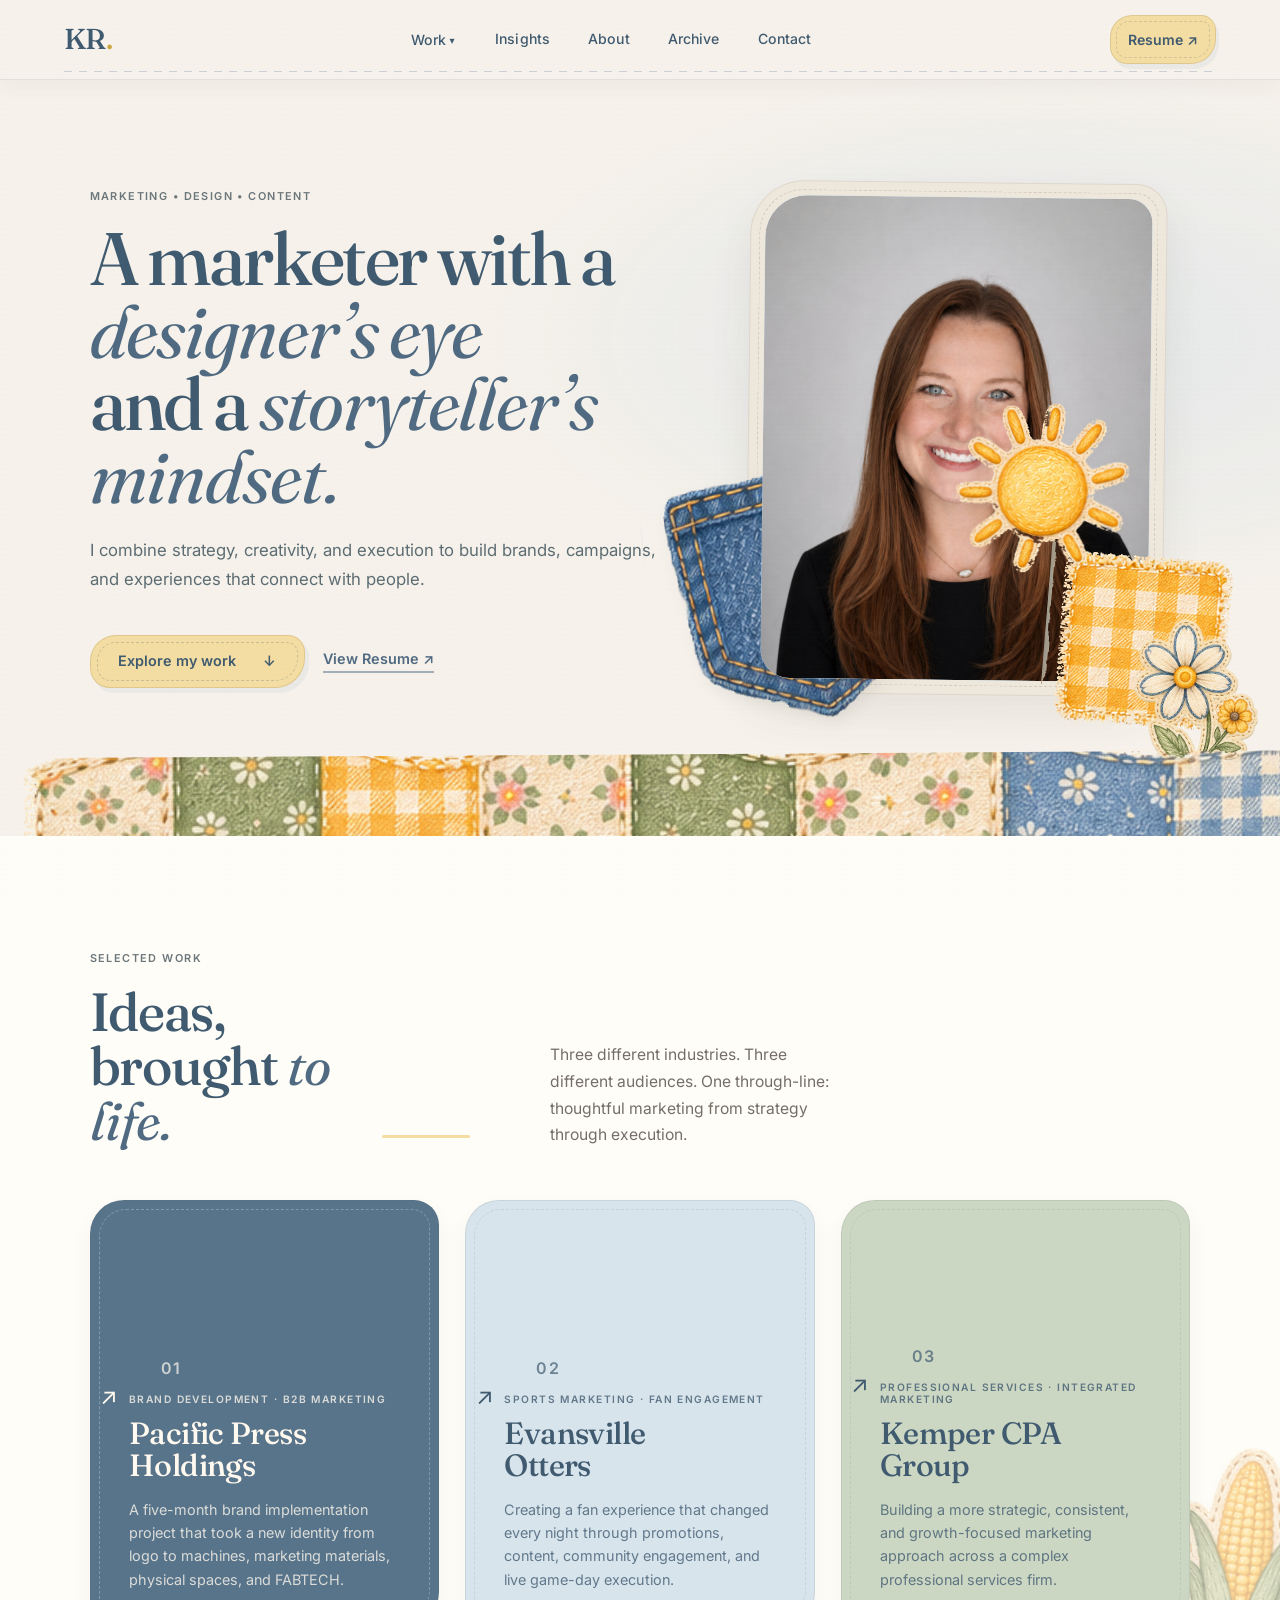
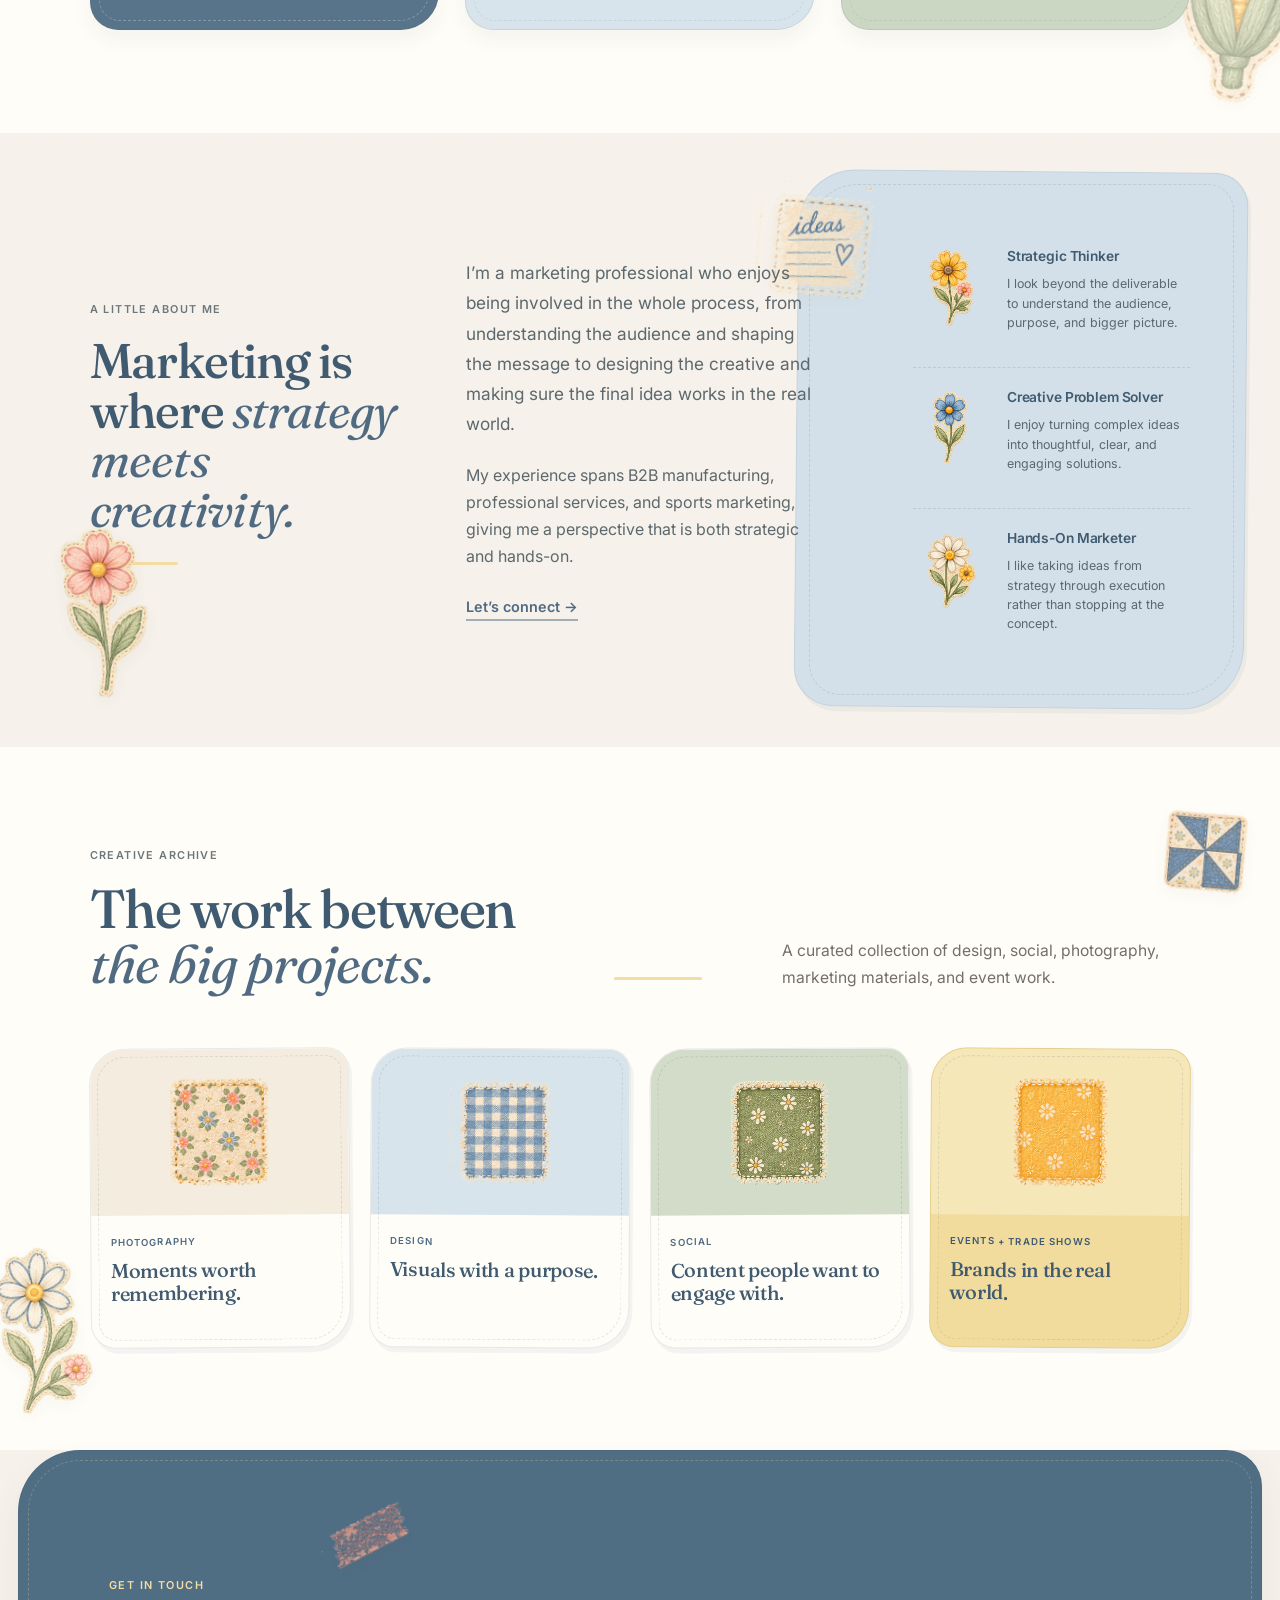
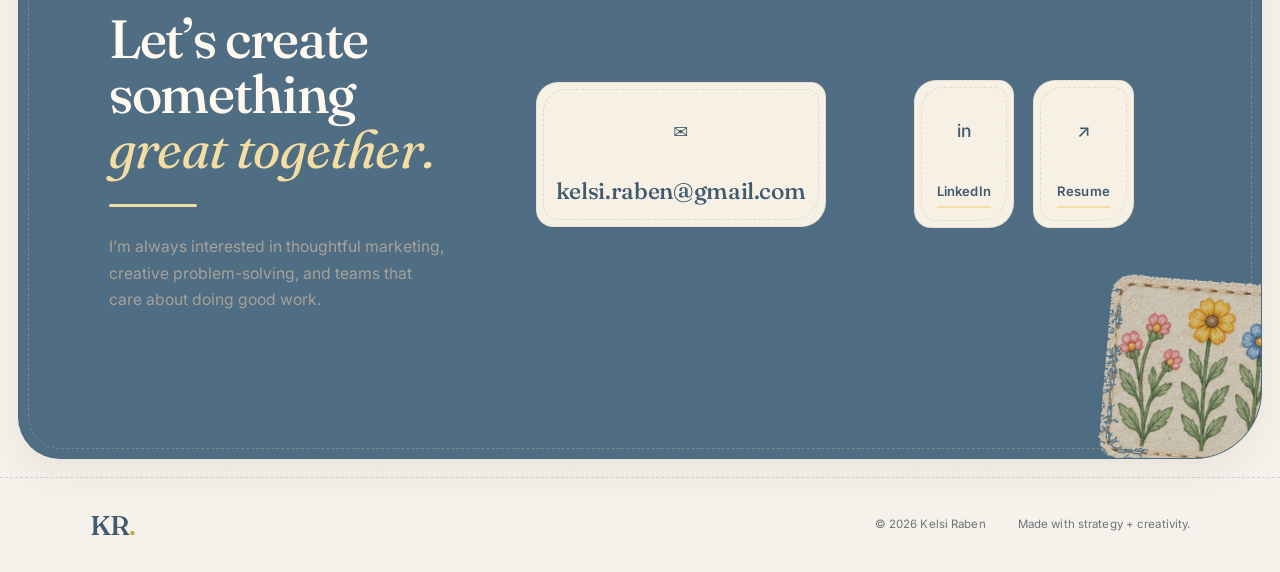
==== commit b18f05fe: "Add dropdown navigation for work section" ====
--- a/index.html
+++ b/index.html
@@ -22,6 +22,28 @@
 
   <link rel="stylesheet" href="styles.css">
 <link rel="stylesheet" href="quilt-refresh-v3.css?v=4">
+
+<style>
+.site-header nav{overflow:visible}
+.nav-work-dropdown{position:relative;display:flex;align-items:center}
+.nav-work-trigger{display:flex;align-items:center}
+.nav-work-trigger>a{white-space:nowrap}
+.nav-work-toggle{appearance:none;border:0;background:transparent;color:inherit;font:inherit;line-height:1;padding:.35rem .15rem .35rem .2rem;margin:0;cursor:pointer}
+.nav-work-toggle span{display:inline-block;font-size:.72em;transition:transform .18s ease}
+.nav-work-dropdown.is-open .nav-work-toggle span{transform:rotate(180deg)}
+.nav-work-menu{position:absolute;z-index:1000;top:calc(100% + .7rem);left:0;min-width:15.5rem;padding:.55rem;background:#FAF7F0;border:1px solid rgba(36,59,83,.18);border-radius:1rem;box-shadow:0 12px 30px rgba(36,59,83,.12);opacity:0;visibility:hidden;transform:translateY(-.35rem);transition:opacity .18s ease,transform .18s ease,visibility .18s ease}
+.nav-work-menu a{display:block;padding:.7rem .8rem;border-radius:.7rem;white-space:nowrap;text-decoration:none}
+.nav-work-menu a:hover,.nav-work-menu a:focus-visible{background:rgba(245,217,139,.28)}
+.nav-work-dropdown:hover .nav-work-menu,.nav-work-dropdown:focus-within .nav-work-menu,.nav-work-dropdown.is-open .nav-work-menu{opacity:1;visibility:visible;transform:translateY(0)}
+@media (max-width:760px){
+  .nav-work-dropdown{position:static}
+  .nav-work-menu{top:100%;left:1rem;right:1rem;min-width:0;width:auto}
+  .nav-work-dropdown:hover .nav-work-menu{opacity:0;visibility:hidden;transform:translateY(-.35rem)}
+  .nav-work-dropdown.is-open .nav-work-menu,.nav-work-dropdown:focus-within .nav-work-menu{opacity:1;visibility:visible;transform:translateY(0)}
+  .nav-work-menu a{white-space:normal}
+}
+</style>
+
 </head>
 
 <body>
@@ -34,7 +56,22 @@
 
 <nav aria-label="Primary navigation">
 
-  <a href="#work">Work</a>
+  <div class="nav-work-dropdown">
+    <div class="nav-work-trigger">
+      <a href="#work">Work</a>
+      <button class="nav-work-toggle" type="button" aria-expanded="false"
+        aria-controls="work-dropdown-menu" aria-label="Show work menu">
+        <span aria-hidden="true">▾</span>
+      </button>
+    </div>
+
+    <div class="nav-work-menu" id="work-dropdown-menu">
+      <a href="kemper.html">Kemper CPA Group LLP</a>
+      <a href="otters.html">The Evansville Otters</a>
+      <a href="pacific-press.html">Pacific Press Holdings, LLC</a>
+    </div>
+  </div>
+
   <a href="insights.html">Insights</a>
   <a href="#about">About</a>
   <a href="#archive">Archive</a>
@@ -674,6 +711,37 @@
 <script src="content.js"></script>
 <script src="script.js"></script>
 
+
+<script>
+(() => {
+  const dropdown = document.querySelector('.nav-work-dropdown');
+  const toggle = document.querySelector('.nav-work-toggle');
+  if (!dropdown || !toggle) return;
+
+  const closeMenu = () => {
+    dropdown.classList.remove('is-open');
+    toggle.setAttribute('aria-expanded', 'false');
+  };
+
+  toggle.addEventListener('click', (event) => {
+    event.stopPropagation();
+    const isOpen = dropdown.classList.toggle('is-open');
+    toggle.setAttribute('aria-expanded', String(isOpen));
+  });
+
+  document.addEventListener('click', (event) => {
+    if (!dropdown.contains(event.target)) closeMenu();
+  });
+
+  document.addEventListener('keydown', (event) => {
+    if (event.key === 'Escape') {
+      closeMenu();
+      toggle.focus();
+    }
+  });
+})();
+</script>
+
 </body>
 
 </html>
--- a/quilt-refresh-v3.css
+++ b/quilt-refresh-v3.css
@@ -1146,3 +1146,387 @@
     height:110px;
   }
 }
+
+/* =========================================================
+   HERO + SELECTED WORK COMPOSITION PASS
+   September 2026
+   Goal: one composed textile system, not scattered stickers.
+   ========================================================= */
+
+/* --- HERO: simplify, enlarge, connect --- */
+
+.hero{
+  min-height:auto;
+  padding-top:clamp(5.8rem,8vw,8.4rem);
+  padding-bottom:clamp(8.4rem,11vw,11.2rem);
+  overflow:hidden;
+  background:
+    radial-gradient(ellipse at 82% 34%, rgba(198,215,230,.36) 0, rgba(198,215,230,.16) 24rem, transparent 36rem),
+    var(--eggshell);
+}
+
+/* Remove the loose flower behind the copy. The text gets to breathe. */
+.hero-copy::before{
+  content:none;
+}
+
+/* The quilt ribbon now acts as the architectural transition into Work. */
+.hero-copy::after{
+  content:"";
+  position:absolute;
+  left:-8vw;
+  width:112vw;
+  right:auto;
+  bottom:calc(-1 * clamp(8.4rem,11vw,11.2rem) - 58px);
+  height:132px;
+  z-index:-2;
+  background:var(--ribbon) center/cover no-repeat;
+  transform:rotate(-.35deg);
+  opacity:.94;
+  pointer-events:none;
+}
+
+/* Give the text column slightly more editorial calm. */
+.hero-copy{
+  max-width:680px;
+}
+
+.hero .eyebrow{
+  margin-bottom:1.15rem;
+}
+
+.hero h1{
+  max-width:12.5ch;
+  line-height:.98;
+  letter-spacing:-.035em;
+}
+
+.hero-text{
+  max-width:54ch;
+  margin-top:1.45rem;
+  line-height:1.72;
+}
+
+.hero-actions{
+  margin-top:2rem;
+  gap:1.15rem;
+}
+
+/* Keep the approved butter patch CTA, but make it feel sewn rather than button-like. */
+.button-primary{
+  padding:1.12rem 1.72rem;
+  border-radius:26px 17px 30px 20px;
+  box-shadow:4px 5px 0 rgba(109,137,169,.085);
+}
+
+.button-primary::after{
+  inset:6px;
+  border-radius:19px 11px 23px 14px;
+}
+
+/* --- HERO COLLAGE --- */
+
+/* The portrait is the hero. Everything else supports it. */
+.hero-photo-wrap{
+  max-width:540px;
+  padding:14px;
+  margin-right:clamp(.5rem,2vw,2rem);
+  background:#EEE7DC;
+  border:1px solid rgba(114,100,85,.12);
+  border-radius:54px 31px 60px 37px;
+  transform:rotate(.65deg);
+  box-shadow:0 20px 42px rgba(74,68,60,.085);
+}
+
+/* inset hand-stitch */
+.hero-photo-wrap::before{
+  inset:8px;
+  border-color:rgba(130,107,84,.30);
+  border-radius:44px 23px 50px 29px;
+  opacity:.78;
+}
+
+/* Large denim pocket behind the lower left — intentionally cropped. */
+.hero-photo-wrap::after{
+  left:-31%;
+  bottom:-16%;
+  width:82%;
+  height:72%;
+  z-index:-2;
+  background:var(--pocket) center/contain no-repeat;
+  transform:rotate(-7deg);
+  filter:drop-shadow(3px 7px 7px rgba(57,50,44,.075));
+}
+
+/* Keep the actual portrait shape quiet and polished. */
+.hero-photo{
+  overflow:hidden;
+  border-radius:42px 24px 48px 29px;
+}
+
+/* Remove the small stamp + tape from the portrait itself.
+   Those assets can live elsewhere on the site at proper scale. */
+.hero-photo::before,
+.hero-photo::after{
+  content:none;
+}
+
+/* One large butter patch anchors the right side. */
+.hero-photo-accent{
+  right:-21%;
+  bottom:-11%;
+  width:224px;
+  height:235px;
+  z-index:4;
+  background:var(--yellow-gingham) center/contain no-repeat;
+  transform:rotate(4deg);
+}
+
+/* Sunshine becomes a major supporting mark instead of a tiny icon. */
+.hero-photo-accent::before{
+  right:58%;
+  bottom:72%;
+  width:174px;
+  height:174px;
+  background:var(--sun) center/contain no-repeat;
+  transform:rotate(-5deg);
+  filter:drop-shadow(0 4px 5px rgba(74,68,60,.05));
+}
+
+/* One floral group only — larger, lower, and partially cropped. */
+.hero-photo-accent::after{
+  right:-52px;
+  bottom:-62px;
+  width:198px;
+  height:214px;
+  background:var(--flower-09) center/contain no-repeat;
+  transform:rotate(-4deg);
+  opacity:.92;
+}
+
+/* --- SELECTED WORK: let the quilt transition lead into clean content --- */
+
+.work-section{
+  padding-top:clamp(7rem,9vw,9rem);
+  background:#FFFDF8;
+  overflow:hidden;
+}
+
+/* Remove the small floating sprig at the top. */
+.work-section::before{
+  content:none;
+}
+
+/* Keep one Midwest signature, but treat it as a cropped edge illustration. */
+.work-section::after{
+  right:-88px;
+  bottom:-22px;
+  width:260px;
+  height:340px;
+  opacity:.42;
+  transform:rotate(4deg);
+}
+
+.section-intro{
+  max-width:760px;
+  margin-bottom:clamp(2.6rem,4vw,4rem);
+}
+
+.heading-line{
+  width:88px;
+  height:3px;
+  border-radius:20px;
+  background:var(--butter);
+}
+
+/* Cards share one visual rhythm. The fabric differences are enough personality. */
+.project-grid{
+  gap:clamp(1.25rem,2vw,1.8rem);
+}
+
+.project-card{
+  min-height:430px;
+  padding:clamp(2.1rem,3vw,2.8rem);
+  border-radius:34px 25px 38px 28px;
+  box-shadow:0 9px 20px rgba(57,51,45,.055);
+  transform:none!important;
+}
+
+/* stitched line sits closer to the edge and is deliberately subtle */
+.project-card::before{
+  inset:8px;
+  border-radius:27px 18px 31px 21px;
+  opacity:.48;
+}
+
+/* Remove the little "sticker in the corner" treatment.
+   The cards themselves ARE the quilt blocks. */
+.project-card::after{
+  content:none;
+}
+
+.project-card:hover{
+  transform:translateY(-5px)!important;
+  box-shadow:0 16px 28px rgba(57,51,45,.085);
+}
+
+.project-card h3{
+  max-width:11.5ch;
+  margin-top:auto;
+}
+
+.project-card p{
+  max-width:34ch;
+  line-height:1.62;
+}
+
+/* The three blocks stay faded and textile-inspired, not saturated. */
+.project-card:nth-child(1){
+  background:#58748A;
+}
+
+.project-card:nth-child(2){
+  background:#D8E4EC;
+}
+
+.project-card:nth-child(3){
+  background:#CCD7C3;
+}
+
+/* More confident numbers/arrows; tiny details were part of the unfinished feeling. */
+.project-number{
+  font-size:1rem;
+  letter-spacing:.08em;
+}
+
+.project-arrow{
+  font-size:1.45rem;
+}
+
+/* --- DESKTOP COMPOSITION HELPERS --- */
+
+@media(min-width:901px){
+  .hero{
+    column-gap:clamp(3rem,6vw,7rem);
+  }
+
+  .hero-photo-wrap{
+    align-self:center;
+  }
+}
+
+/* --- TABLET --- */
+
+@media(max-width:900px){
+  .hero{
+    padding-bottom:8.5rem;
+  }
+
+  .hero-copy::after{
+    left:-12vw;
+    width:124vw;
+    bottom:-9.7rem;
+    height:104px;
+  }
+
+  .hero-photo-wrap{
+    max-width:470px;
+    margin:2.5rem auto 0;
+  }
+
+  .hero-photo-wrap::after{
+    left:-17%;
+    bottom:-10%;
+    width:64%;
+    height:58%;
+  }
+
+  .hero-photo-accent{
+    right:-10%;
+    width:174px;
+    height:188px;
+  }
+
+  .hero-photo-accent::before{
+    width:132px;
+    height:132px;
+  }
+
+  .hero-photo-accent::after{
+    width:145px;
+    height:160px;
+    right:-28px;
+    bottom:-40px;
+  }
+
+  .work-section{
+    padding-top:6.4rem;
+  }
+}
+
+/* --- MOBILE: one clear personality moment, no visual confetti --- */
+
+@media(max-width:680px){
+  .hero{
+    padding-top:4.8rem;
+    padding-bottom:7.5rem;
+  }
+
+  .hero-copy::after{
+    bottom:-8.55rem;
+    height:86px;
+  }
+
+  .hero-photo-wrap{
+    width:90%;
+    padding:10px;
+    margin-top:2.6rem;
+    border-radius:38px 24px 43px 27px;
+  }
+
+  .hero-photo{
+    border-radius:30px 18px 35px 21px;
+  }
+
+  .hero-photo-wrap::after{
+    left:-12%;
+    bottom:-8%;
+    width:55%;
+    height:50%;
+  }
+
+  .hero-photo-accent{
+    display:block!important;
+    width:124px;
+    height:138px;
+    right:-7%;
+    bottom:-7%;
+  }
+
+  /* Keep the sun; remove the extra floral cluster on small screens. */
+  .hero-photo-accent::before{
+    display:block;
+    width:98px;
+    height:98px;
+    right:58%;
+    bottom:75%;
+  }
+
+  .hero-photo-accent::after{
+    display:none;
+  }
+
+  .work-section{
+    padding-top:5.5rem;
+  }
+
+  .work-section::after{
+    display:none;
+  }
+
+  .project-card{
+    min-height:360px;
+    border-radius:30px 22px 33px 24px;
+  }
+}
+
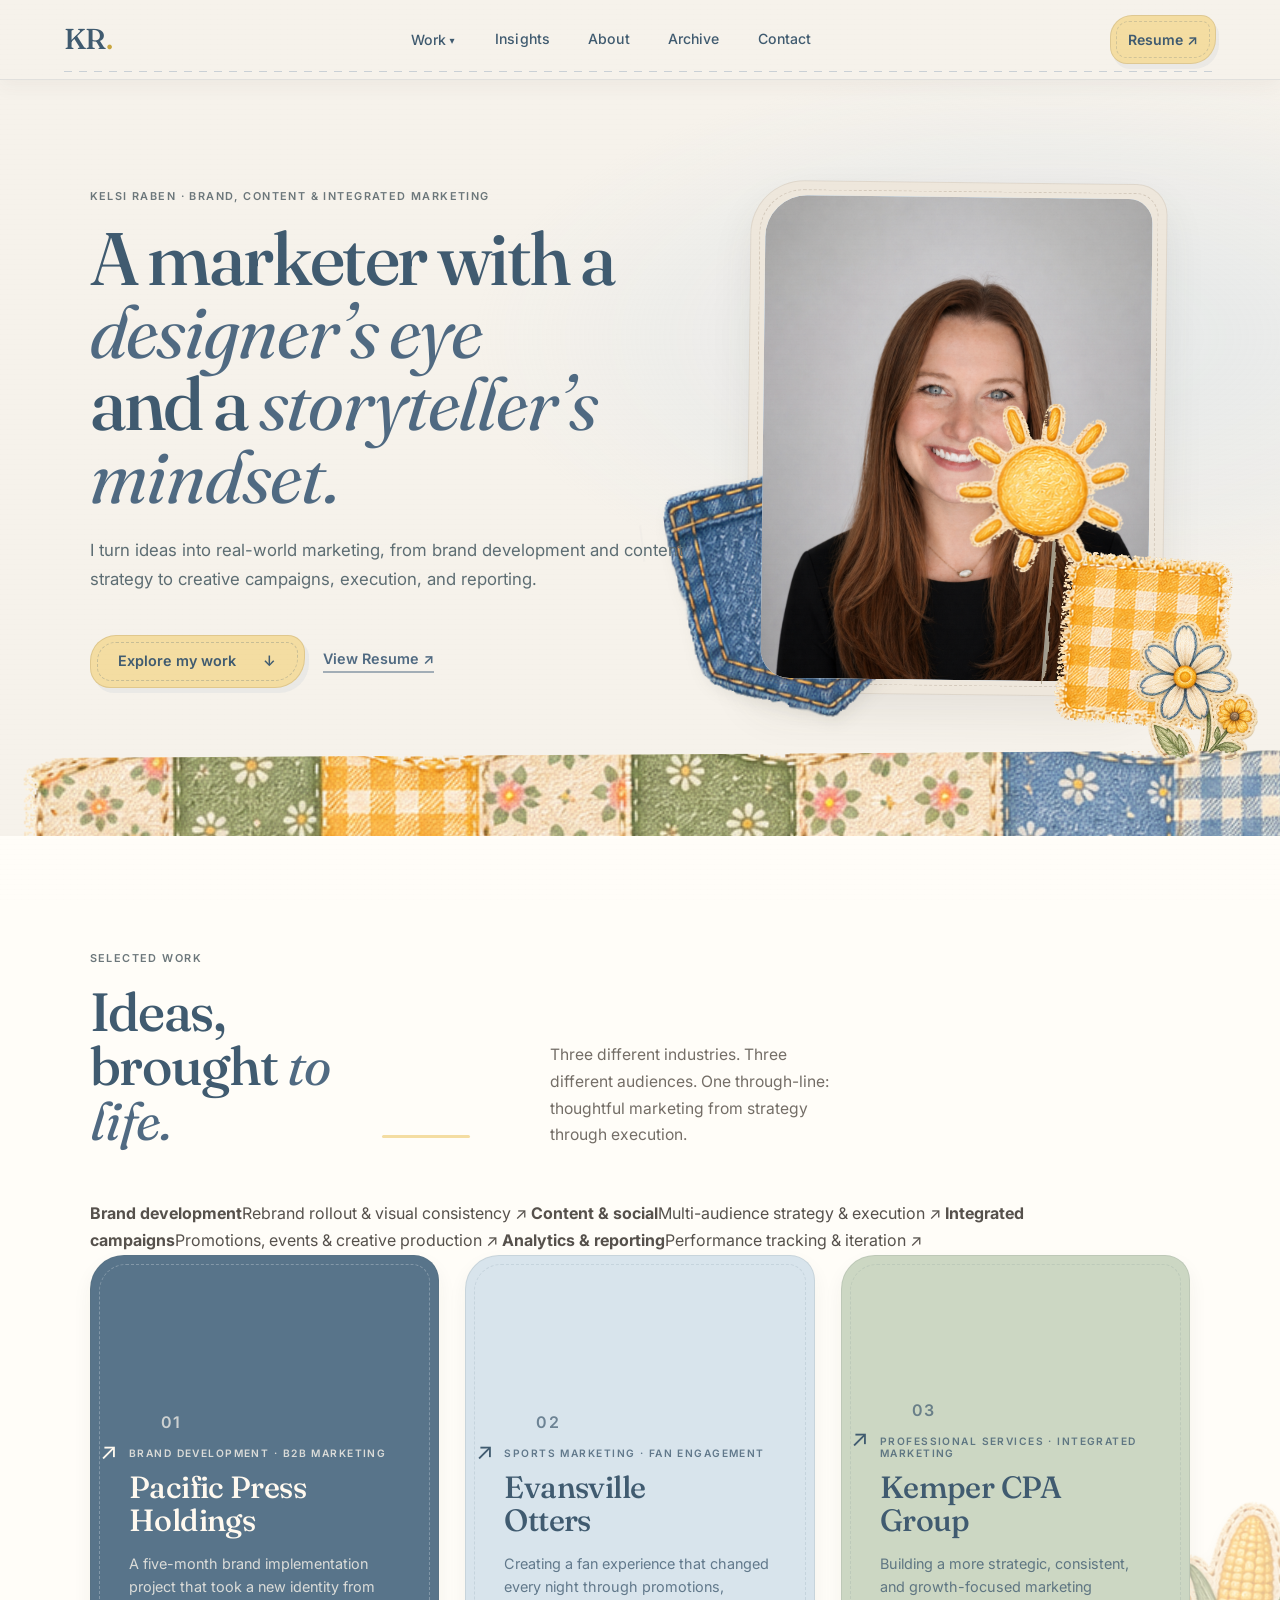
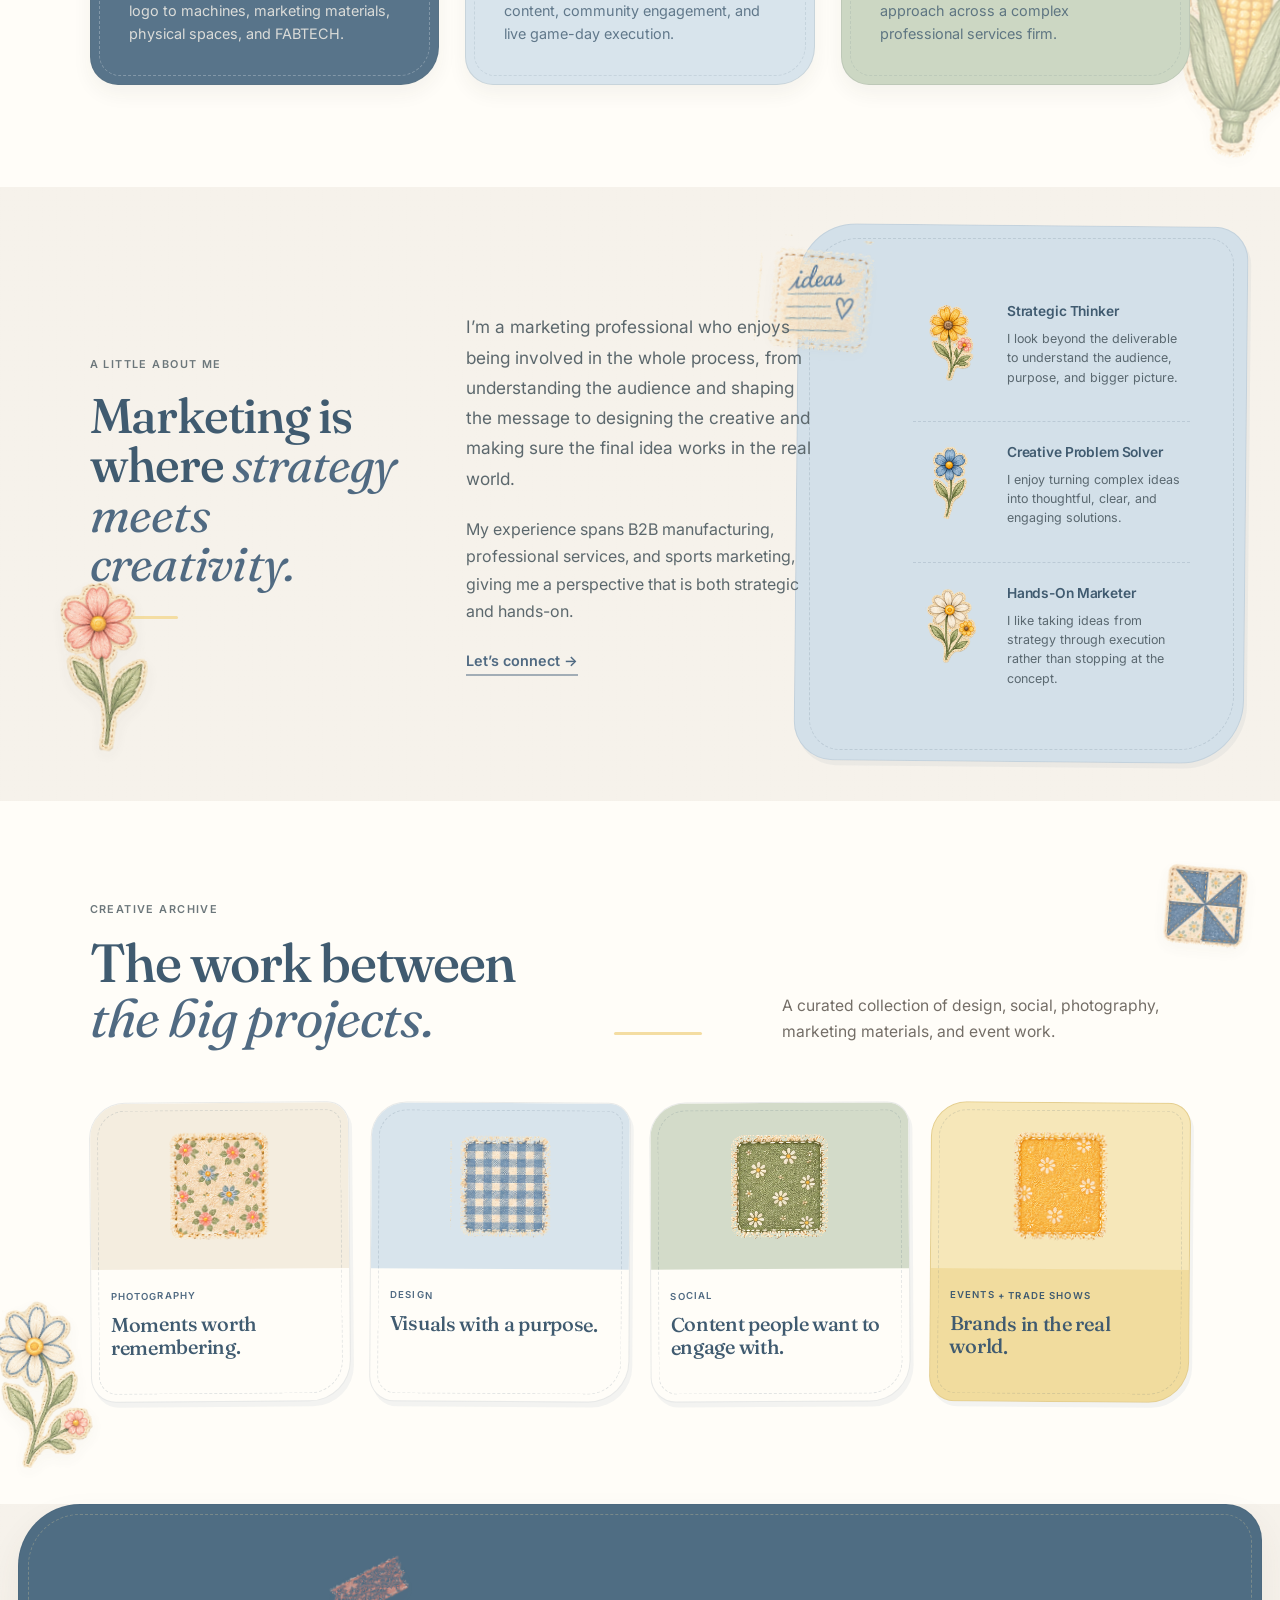
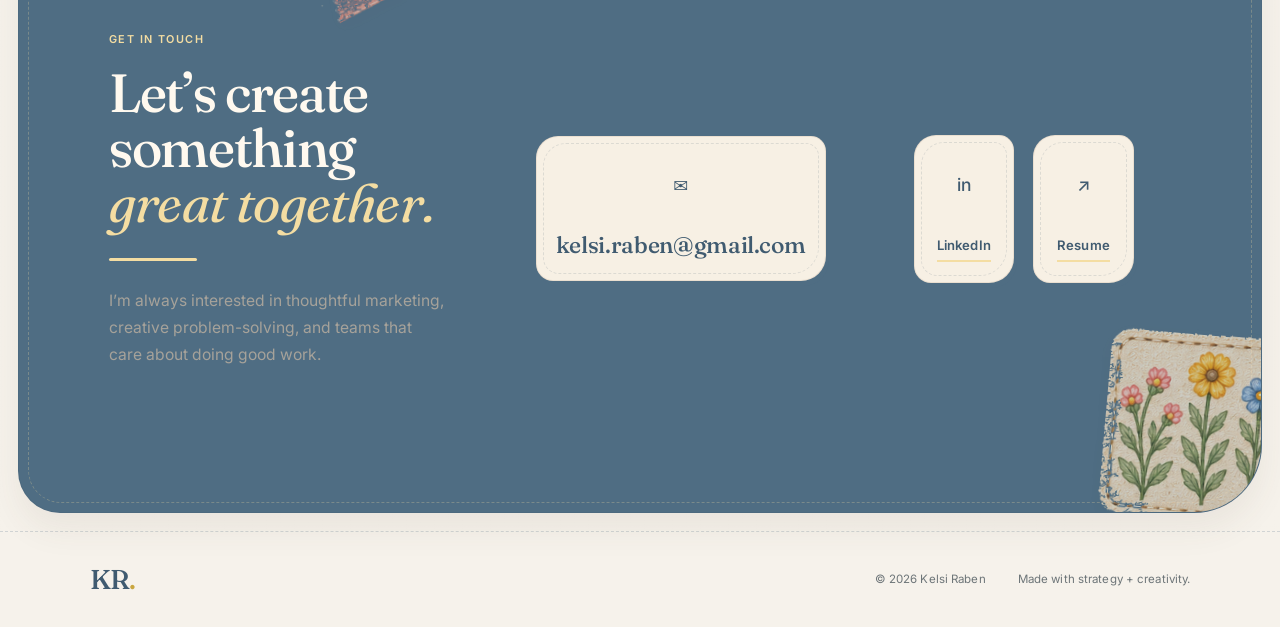
==== commit 07c61f5b: "Clarify homepage marketing positioning and add quick links to proof of work" ====
--- a/index.html
+++ b/index.html
@@ -22,6 +22,7 @@
 
   <link rel="stylesheet" href="styles.css">
 <link rel="stylesheet" href="quilt-refresh-v3.css?v=4">
+<link rel="stylesheet" href="recruiter-clarity.css">
 
 <style>
 .site-header nav{overflow:visible}
@@ -311,7 +312,7 @@
     <div class="hero-copy">
 
       <p class="eyebrow">
-        Marketing • Design • Content
+        Kelsi Raben · Brand, Content &amp; Integrated Marketing
       </p>
 
       <h1>
@@ -320,8 +321,8 @@
       </h1>
 
       <p class="hero-text">
-        I combine strategy, creativity, and execution to build brands,
-        campaigns, and experiences that connect with people.
+        I turn ideas into real-world marketing, from brand development and
+        content strategy to creative campaigns, execution, and reporting.
       </p>
 
       <div class="hero-actions">
@@ -400,6 +401,13 @@
 
     </div>
 
+    <div class="proof-strip" aria-label="Areas of marketing experience">
+      <a href="pacific-press.html"><strong>Brand development</strong><span>Rebrand rollout &amp; visual consistency ↗</span></a>
+      <a href="kemper.html"><strong>Content &amp; social</strong><span>Multi-audience strategy &amp; execution ↗</span></a>
+      <a href="otters.html"><strong>Integrated campaigns</strong><span>Promotions, events &amp; creative production ↗</span></a>
+      <a href="kemper.html"><strong>Analytics &amp; reporting</strong><span>Performance tracking &amp; iteration ↗</span></a>
+    </div>
+
     <div id="project-grid" class="project-grid"></div>
 
   </section>
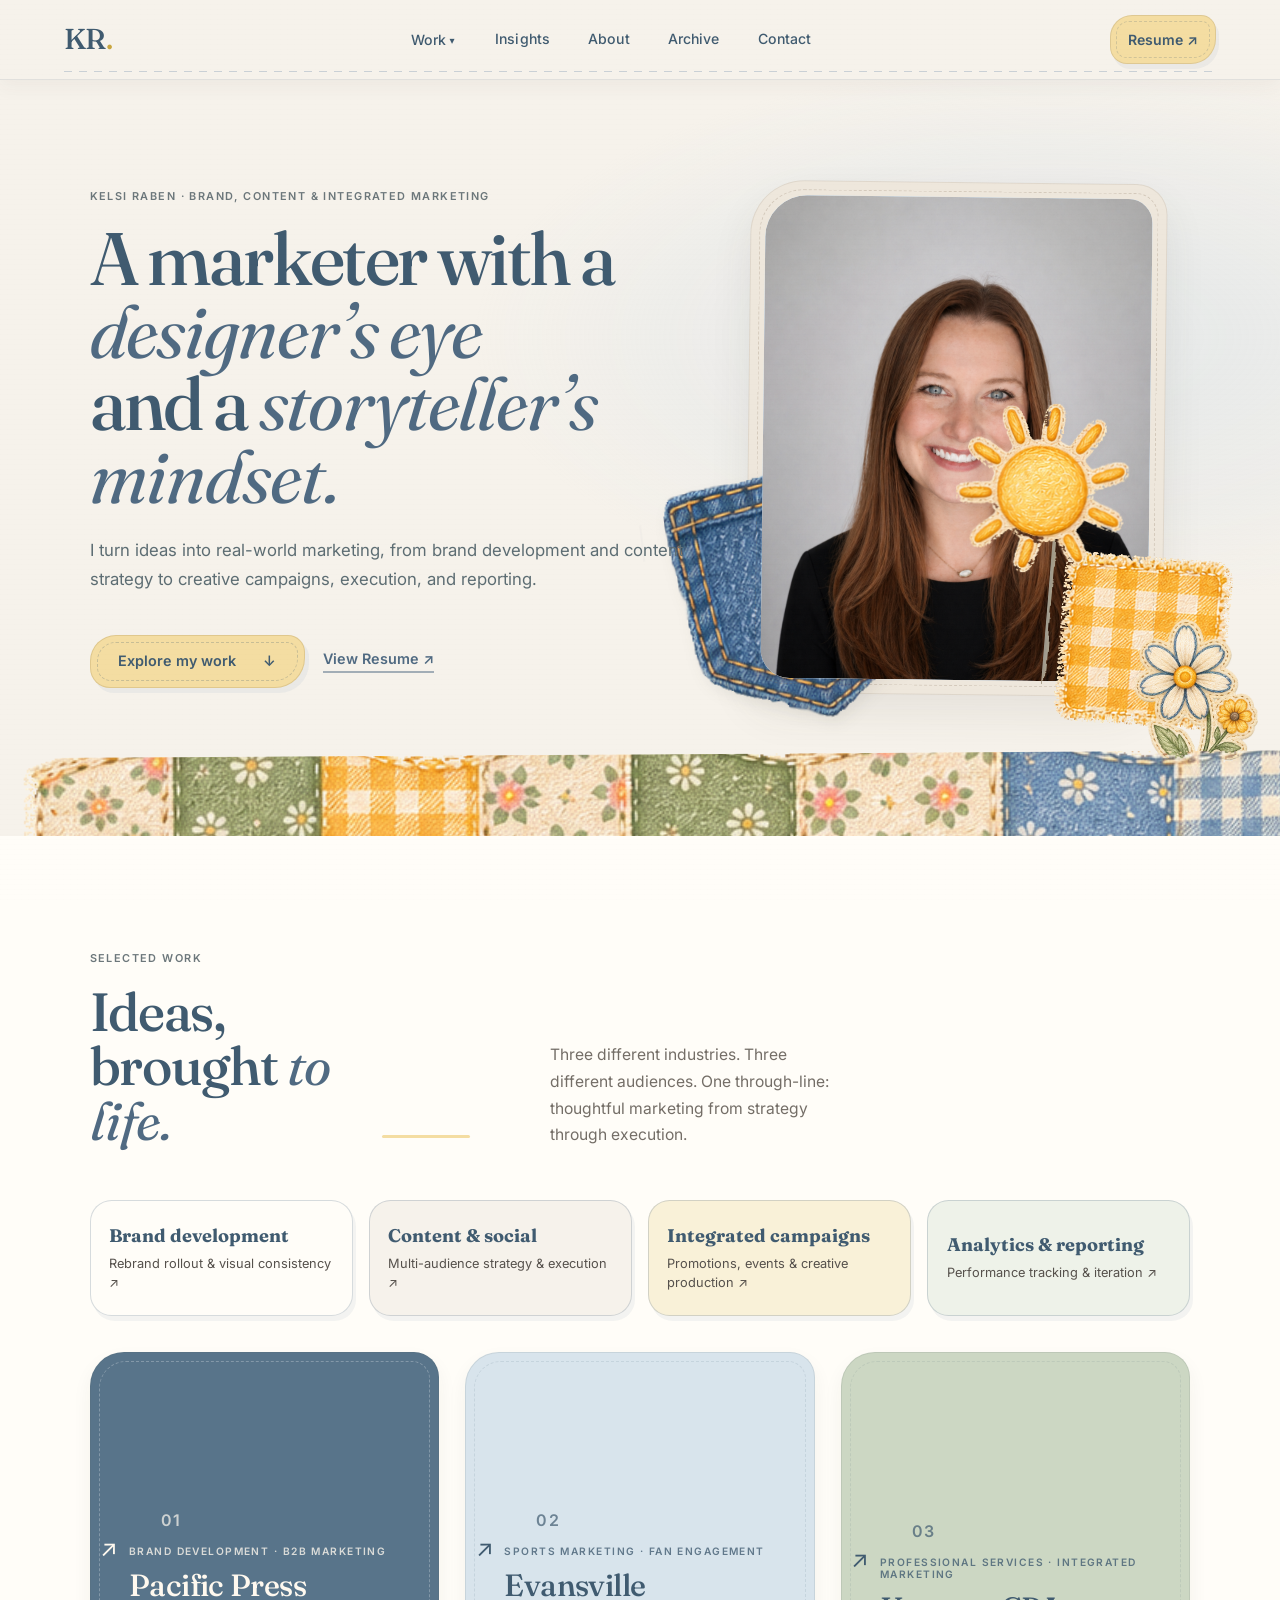
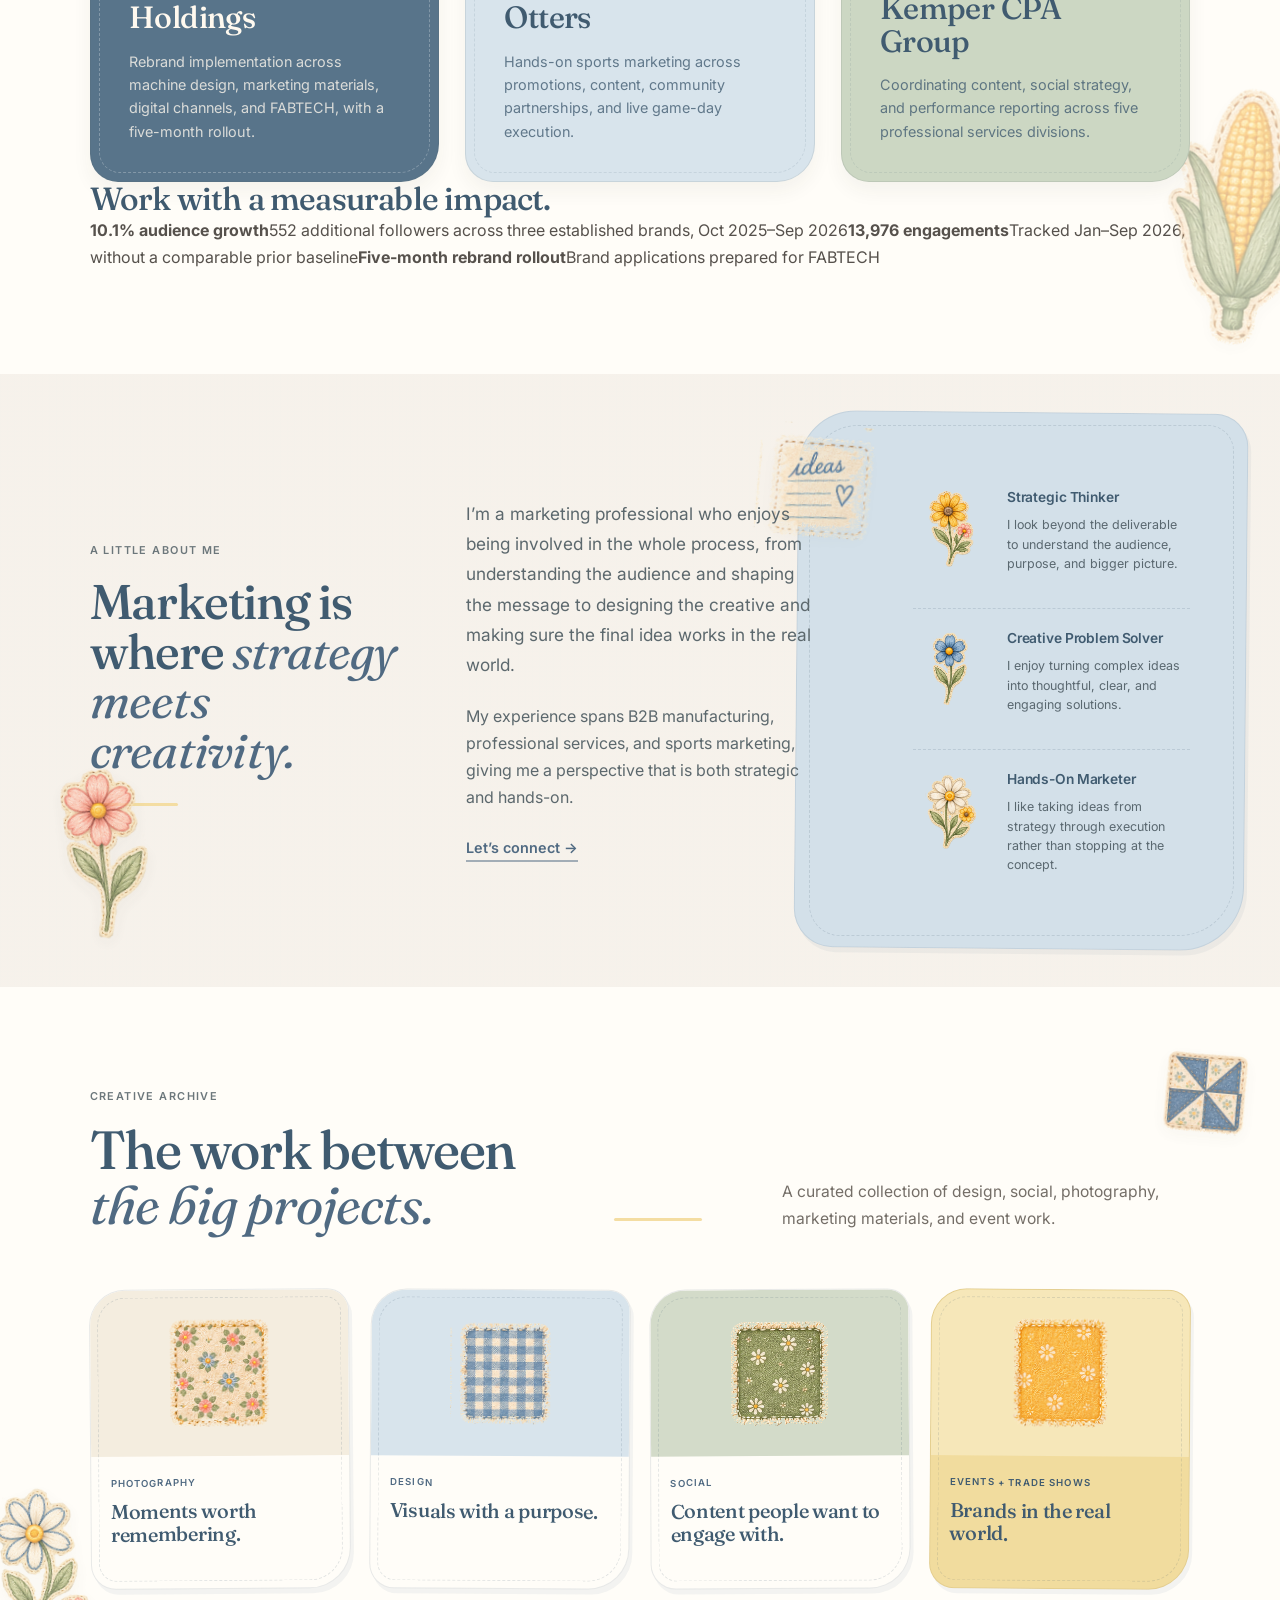
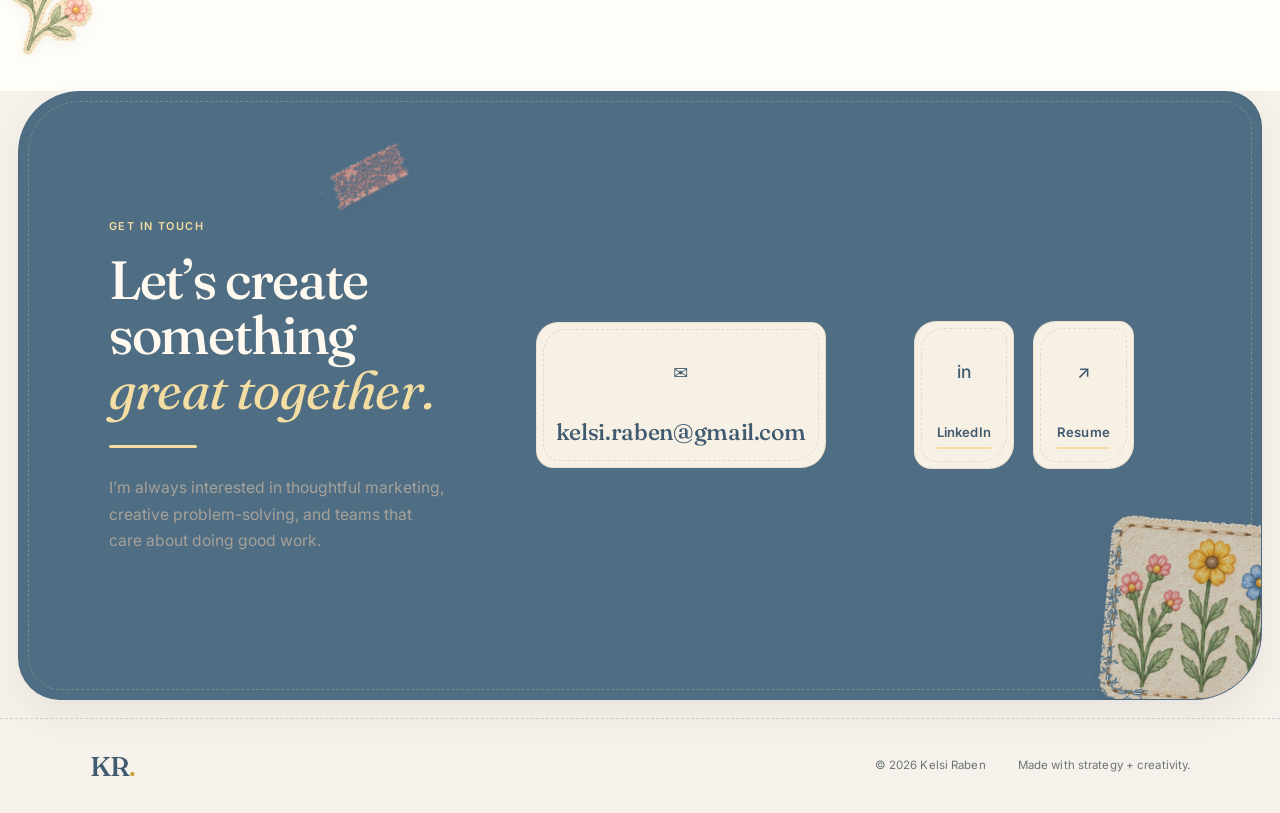
==== commit a3817b39: "Stage employer-ready portfolio improvements" ====
--- a/index.html
+++ b/index.html
@@ -4,6 +4,11 @@
 <head>
   <meta charset="utf-8">
   <meta name="viewport" content="width=device-width, initial-scale=1">
+  <meta name="theme-color" content="#FAF7F0">
+  <meta property="og:type" content="website">
+  <meta property="og:title" content="Kelsi Raben | Marketing Portfolio">
+  <meta property="og:description" content="Brand, content, and integrated marketing work across professional services, manufacturing, and sports.">
+  <meta property="og:url" content="https://kelsiraben.github.io/">
 
   <meta
     name="description"
@@ -23,6 +28,7 @@
   <link rel="stylesheet" href="styles.css">
 <link rel="stylesheet" href="quilt-refresh-v3.css?v=4">
 <link rel="stylesheet" href="recruiter-clarity.css">
+<link rel="stylesheet" href="portfolio-review.css">
 
 <style>
 .site-header nav{overflow:visible}
@@ -409,6 +415,7 @@
     </div>
 
     <div id="project-grid" class="project-grid"></div>
+    <div class="portfolio-results" aria-label="Selected marketing outcomes"><h3>Work with a measurable impact.</h3><div class="portfolio-results-grid"><a href="kemper.html#kemper-evidence"><strong>10.1% audience growth</strong><span>552 additional followers across three established brands, Oct 2025–Sep 2026</span></a><a href="kemper.html#kemper-evidence"><strong>13,976 engagements</strong><span>Tracked Jan–Sep 2026, without a comparable prior baseline</span></a><a href="pacific-press.html#pacific-work-examples"><strong>Five-month rebrand rollout</strong><span>Brand applications prepared for FABTECH</span></a></div></div>
 
   </section>
 
@@ -548,9 +555,9 @@
     </div>
 
 
-    <div class="archive-grid">
-
-      <div class="archive-card archive-photography">
+    <div class="archive-grid" aria-label="Creative work categories">
+
+      <a href="otters.html" class="archive-card archive-photography">
 
         <div class="archive-visual">
           <span>✦</span>
@@ -561,10 +568,10 @@
           <strong>Moments worth remembering.</strong>
         </div>
 
-      </div>
-
-
-      <div class="archive-card archive-design">
+      </a>
+
+
+      <a href="pacific-press.html#pacific-work-examples" class="archive-card archive-design">
 
         <div class="archive-visual">
           <span>□</span>
@@ -575,10 +582,10 @@
           <strong>Visuals with a purpose.</strong>
         </div>
 
-      </div>
-
-
-      <div class="archive-card archive-social">
+      </a>
+
+
+      <a href="kemper.html#kemper-evidence" class="archive-card archive-social">
 
         <div class="archive-visual">
           <span>◎</span>
@@ -589,10 +596,10 @@
           <strong>Content people want to engage with.</strong>
         </div>
 
-      </div>
-
-
-      <div class="archive-card archive-events">
+      </a>
+
+
+      <a href="otters.html" class="archive-card archive-events">
 
         <div class="archive-visual">
           <span>↗</span>
@@ -603,7 +610,7 @@
           <strong>Brands in the real world.</strong>
         </div>
 
-      </div>
+      </a>
 
     </div>
 
--- a/recruiter-clarity.css
+++ b/recruiter-clarity.css
@@ -0,0 +1,11 @@
+/* Recruiter clarity layer: intentionally preserves the approved quilt design. */
+.proof-strip{display:grid;grid-template-columns:repeat(4,minmax(0,1fr));gap:1rem;margin:0 0 2.25rem}
+.proof-strip a{display:flex;flex-direction:column;justify-content:center;gap:.45rem;min-height:7.25rem;padding:1.25rem 1.15rem;background:#fffdf8;border:1px solid rgba(80,106,130,.23);border-radius:1.35rem;text-decoration:none;color:#405b70;box-shadow:3px 5px 0 rgba(80,106,130,.065);transition:transform .18s ease,box-shadow .18s ease}
+.proof-strip a:nth-child(2){background:#f6f2eb}
+.proof-strip a:nth-child(3){background:#f9f1d8}
+.proof-strip a:nth-child(4){background:#eef2e9}
+.proof-strip a:hover,.proof-strip a:focus-visible{transform:translateY(-3px);box-shadow:4px 8px 0 rgba(80,106,130,.10);outline-offset:4px}
+.proof-strip strong{font-family:"Fraunces",Georgia,serif;font-size:1.14rem;line-height:1.2}
+.proof-strip span{font-family:"Inter",sans-serif;font-size:.8rem;line-height:1.5;color:#56514c}
+@media(max-width:900px){.proof-strip{grid-template-columns:repeat(2,minmax(0,1fr))}}
+@media(max-width:520px){.proof-strip{grid-template-columns:1fr;gap:.7rem}.proof-strip a{min-height:0;padding:1rem 1.1rem}}
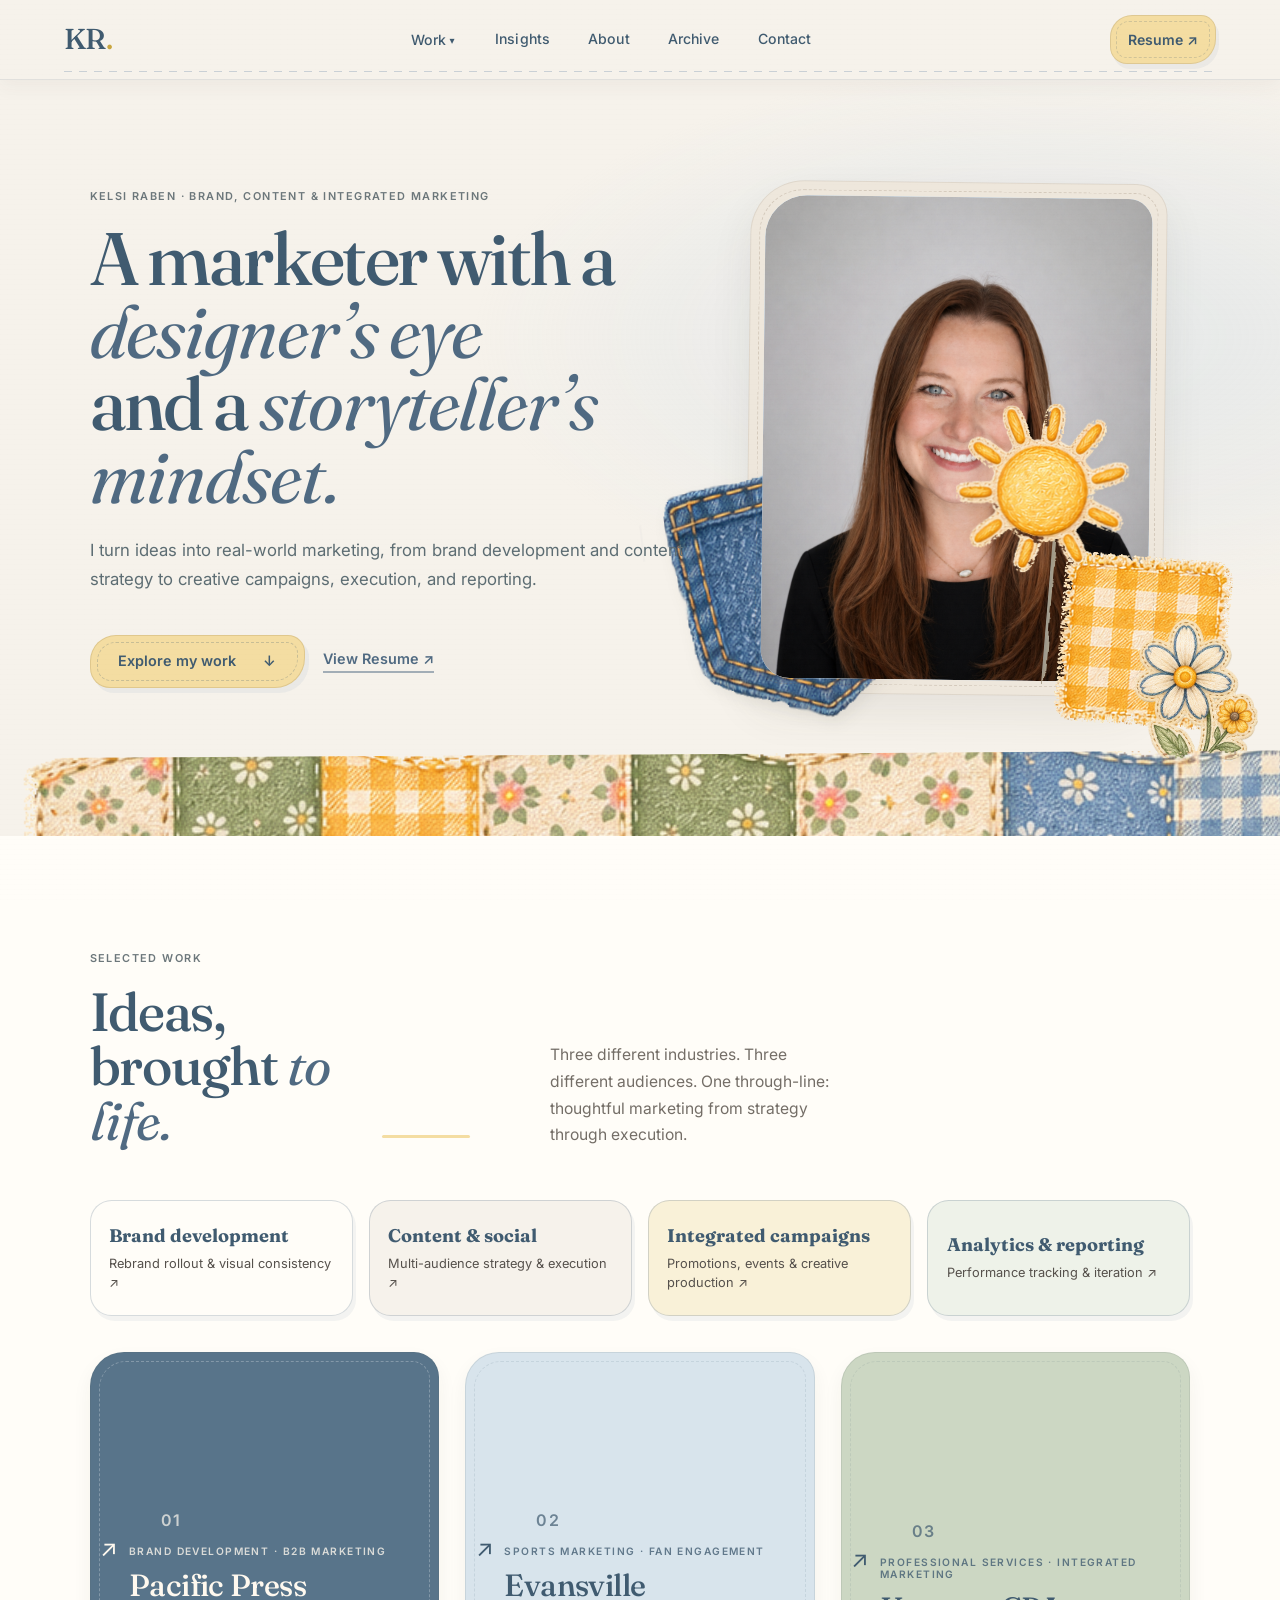
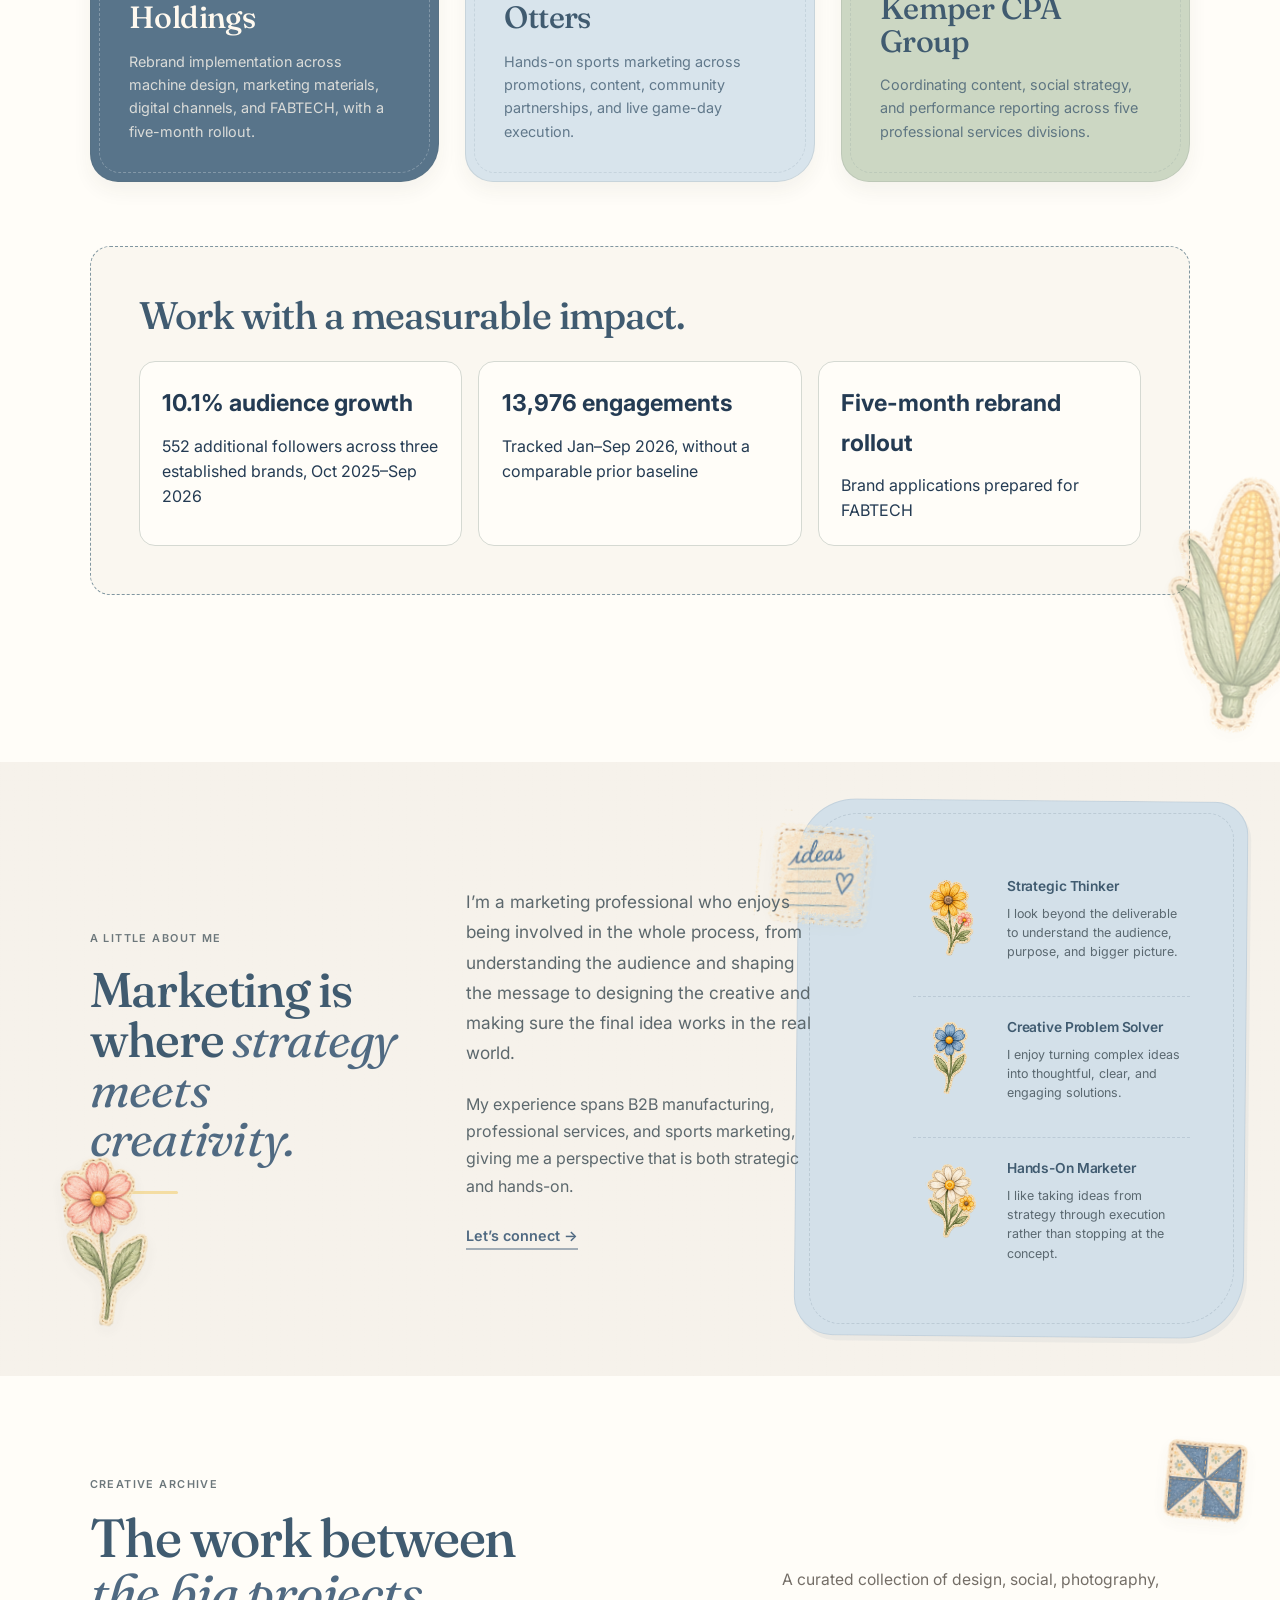
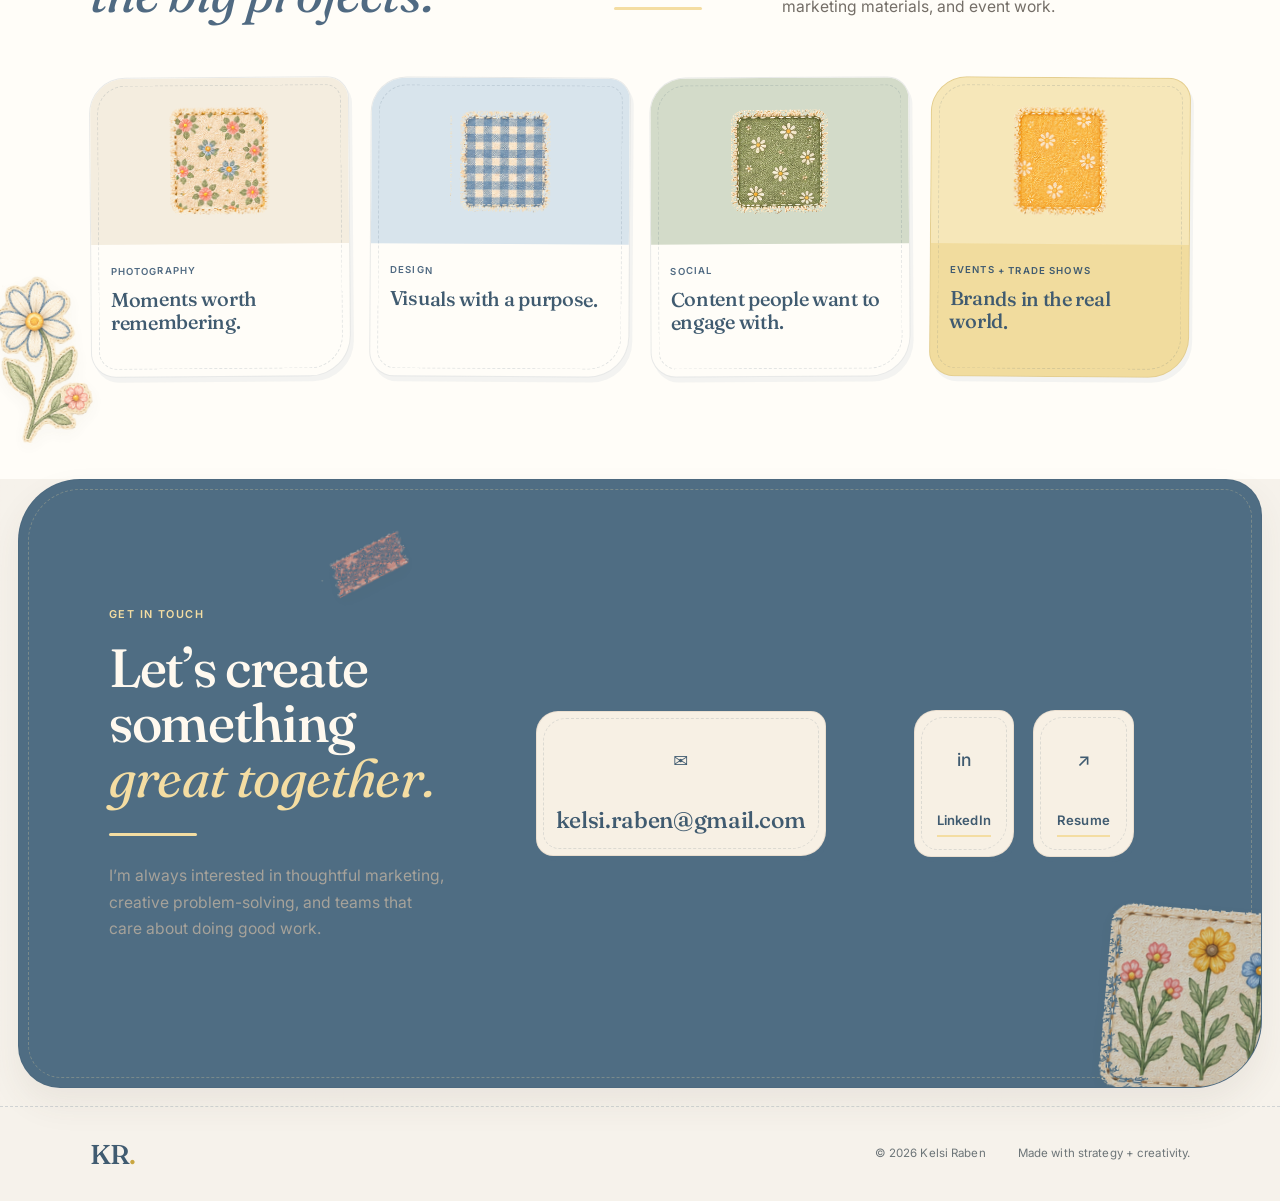
==== commit c017dde8: "Connect homepage archive cards to new galleries" ====
--- a/index.html
+++ b/index.html
@@ -557,7 +557,7 @@
 
     <div class="archive-grid" aria-label="Creative work categories">
 
-      <a href="otters.html" class="archive-card archive-photography">
+      <a href="creative-archive.html#photography" class="archive-card archive-photography">
 
         <div class="archive-visual">
           <span>✦</span>
@@ -571,7 +571,7 @@
       </a>
 
 
-      <a href="pacific-press.html#pacific-work-examples" class="archive-card archive-design">
+      <a href="creative-archive.html#design" class="archive-card archive-design">
 
         <div class="archive-visual">
           <span>□</span>
@@ -585,7 +585,7 @@
       </a>
 
 
-      <a href="kemper.html#kemper-evidence" class="archive-card archive-social">
+      <a href="creative-archive.html#social" class="archive-card archive-social">
 
         <div class="archive-visual">
           <span>◎</span>
@@ -599,7 +599,7 @@
       </a>
 
 
-      <a href="otters.html" class="archive-card archive-events">
+      <a href="creative-archive.html#events" class="archive-card archive-events">
 
         <div class="archive-visual">
           <span>↗</span>
--- a/portfolio-review.css
+++ b/portfolio-review.css
@@ -0,0 +1,14 @@
+/* Staged employer-readiness polish. Keep existing quilt design intact. */
+html{scroll-padding-top:6rem}
+:focus-visible{outline:3px solid #294c60;outline-offset:4px}
+img{max-width:100%;height:auto}
+.portfolio-results{margin:clamp(2rem,5vw,4rem) 0;padding:clamp(1.5rem,4vw,3rem);background:#faf7f0;border:1px dashed #8096a0;border-radius:1.25rem}
+.portfolio-results h3{margin:0 0 1.5rem;font-family:Fraunces,serif;font-size:clamp(1.5rem,3vw,2.5rem)}
+.portfolio-results-grid{display:grid;grid-template-columns:repeat(3,minmax(0,1fr));gap:1rem}
+.portfolio-results-grid a{display:flex;flex-direction:column;gap:.65rem;padding:1.4rem;background:#fffdf8;border:1px solid #d5d9d2;border-radius:1rem;color:#243b53;text-decoration:none}
+.portfolio-results-grid strong{font-size:clamp(1.1rem,2vw,1.45rem)}
+.portfolio-results-grid span{line-height:1.55}
+.archive-card{text-decoration:none;color:inherit}
+.archive-card:focus-visible,.archive-card:hover{outline:2px solid #294c60;outline-offset:4px}
+@media(max-width:760px){.portfolio-results-grid{grid-template-columns:1fr}.portfolio-results{padding:1.25rem}.nav-work-menu{max-width:calc(100vw - 2rem)}}
+@media(prefers-reduced-motion:reduce){*,*::before,*::after{scroll-behavior:auto!important;animation-duration:.01ms!important;transition-duration:.01ms!important}}
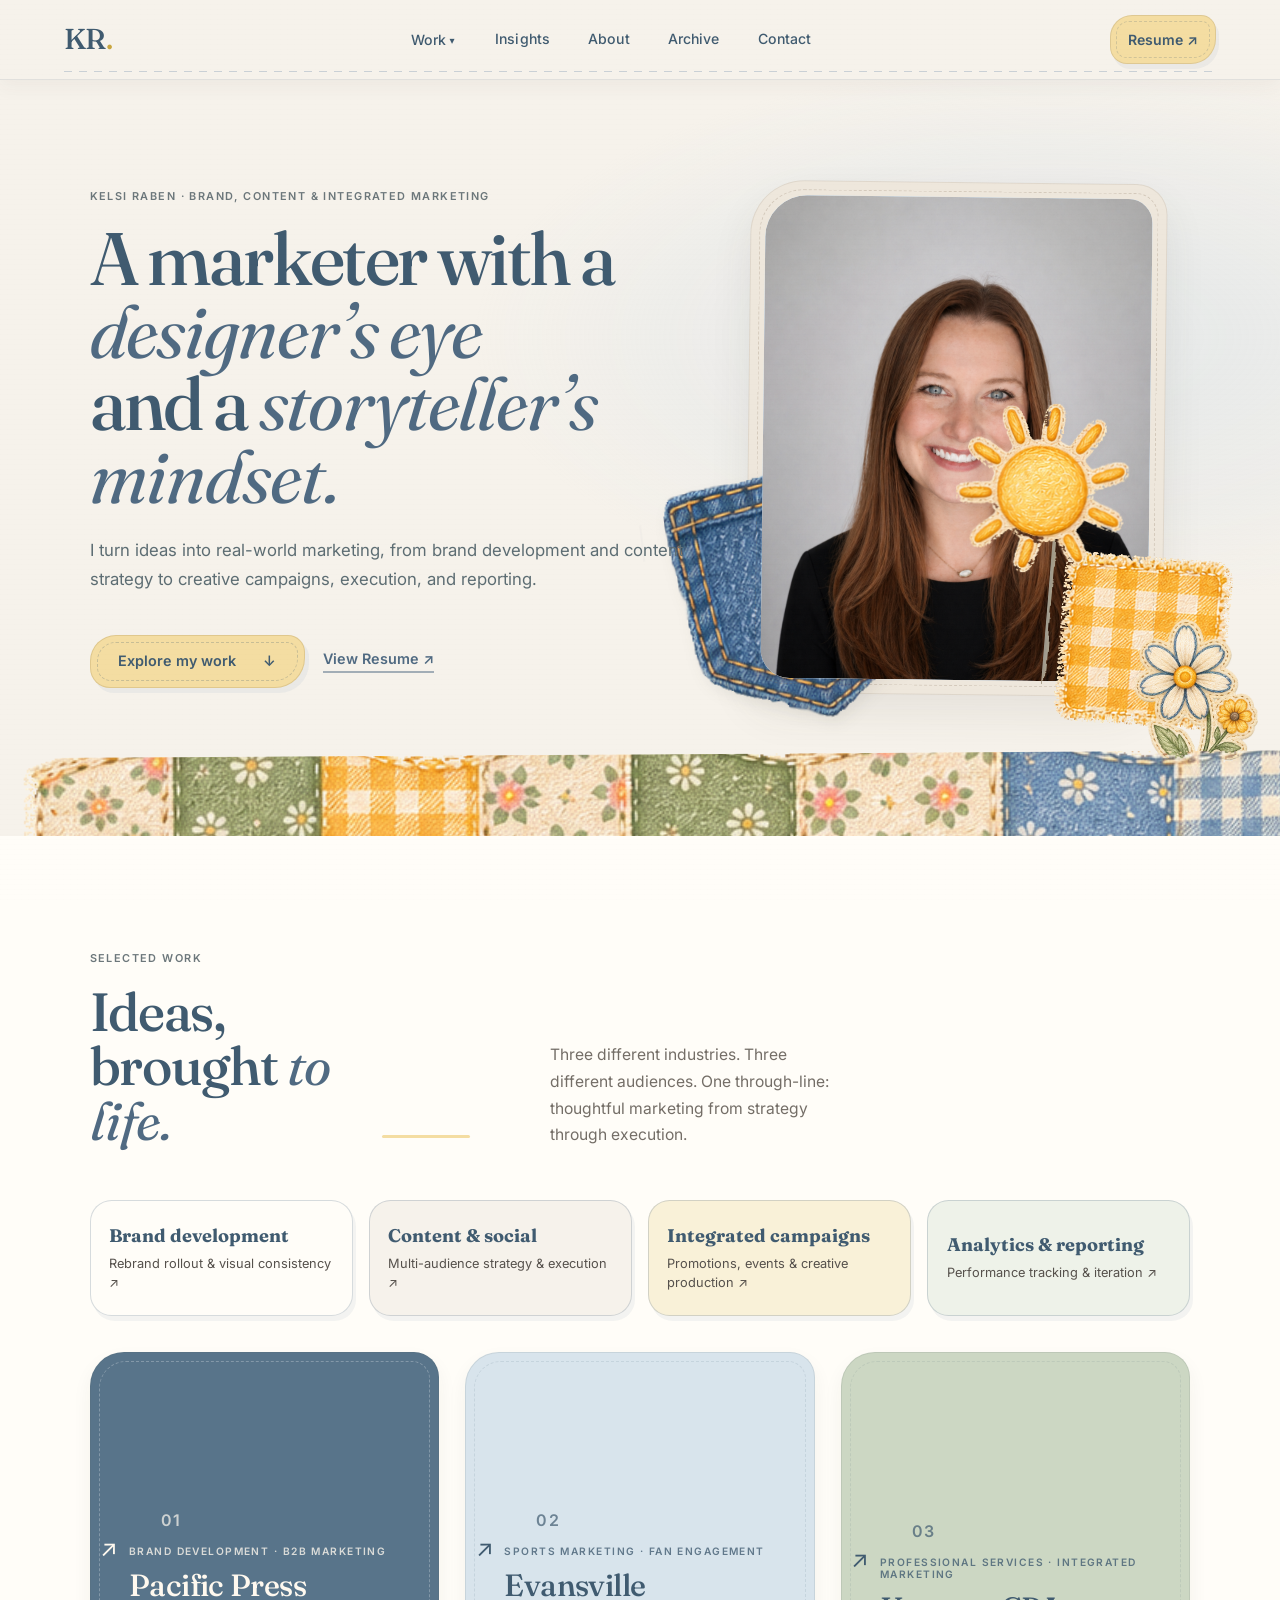
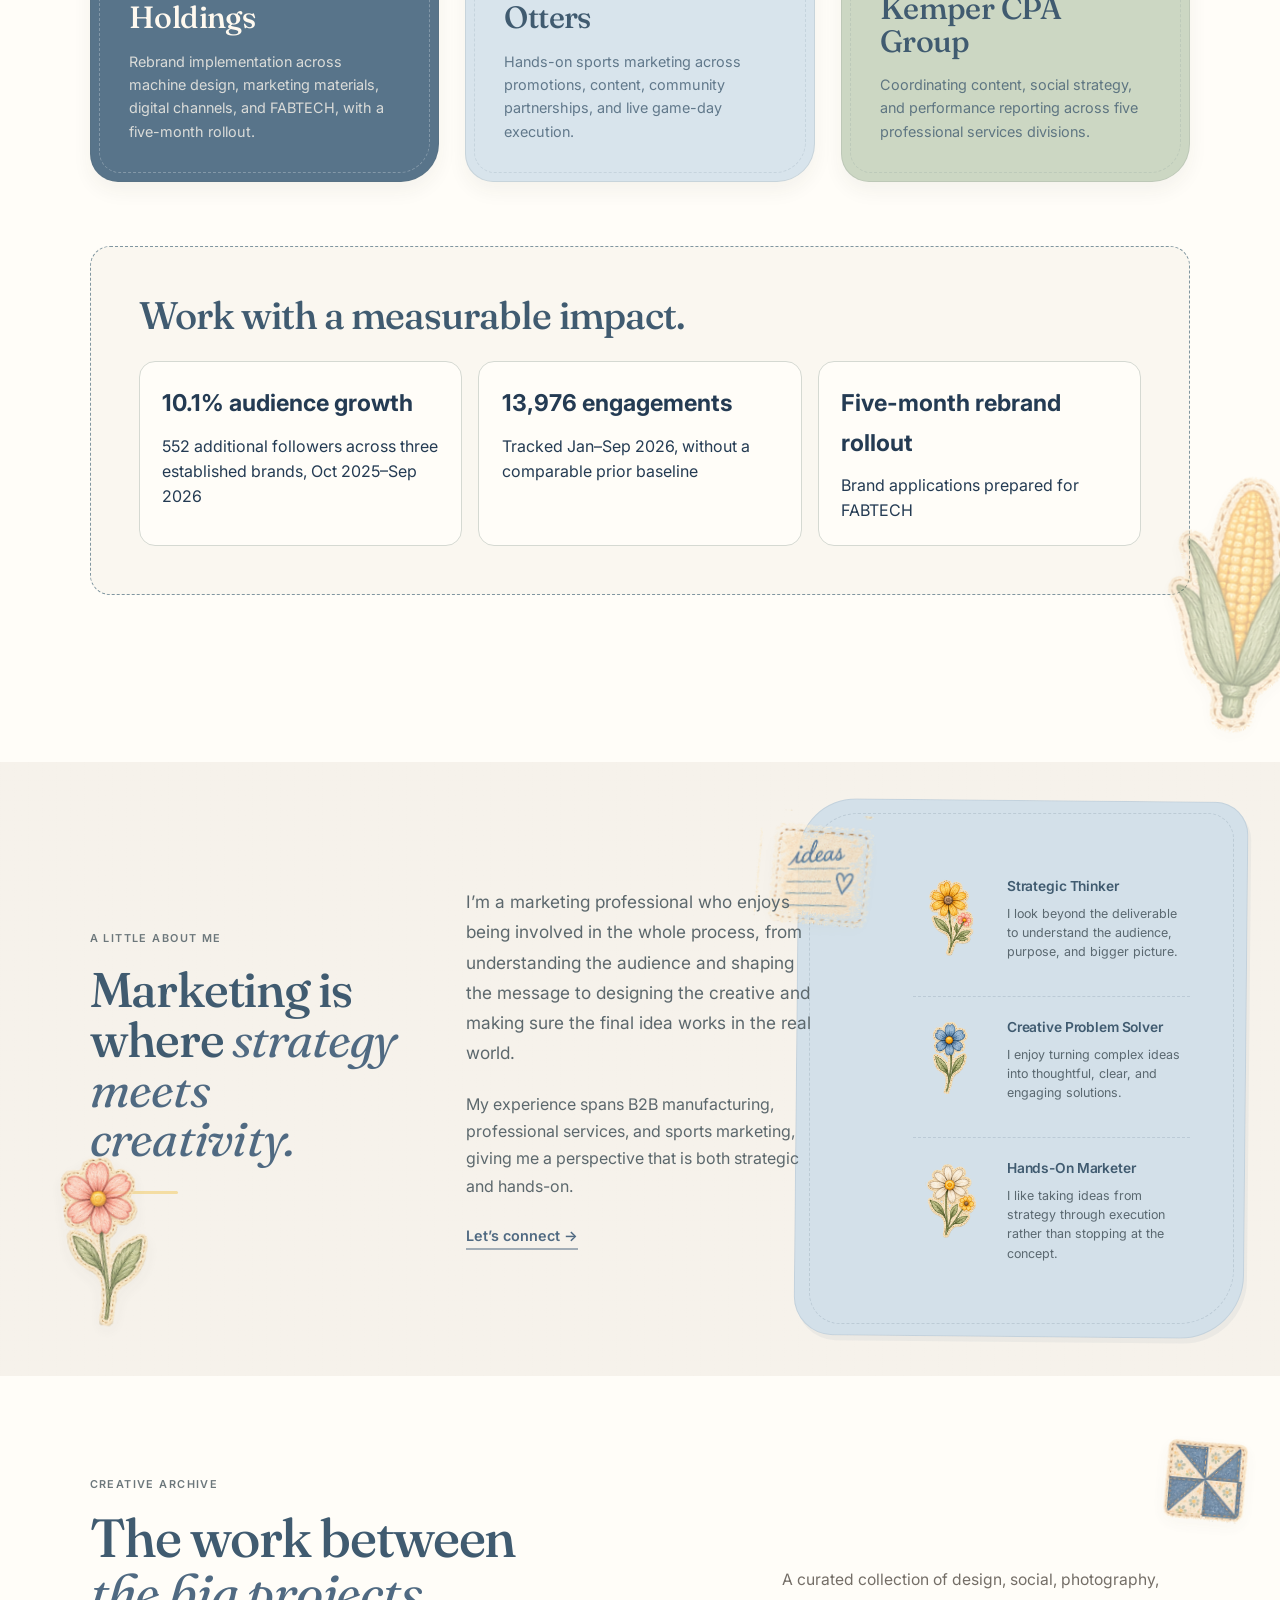
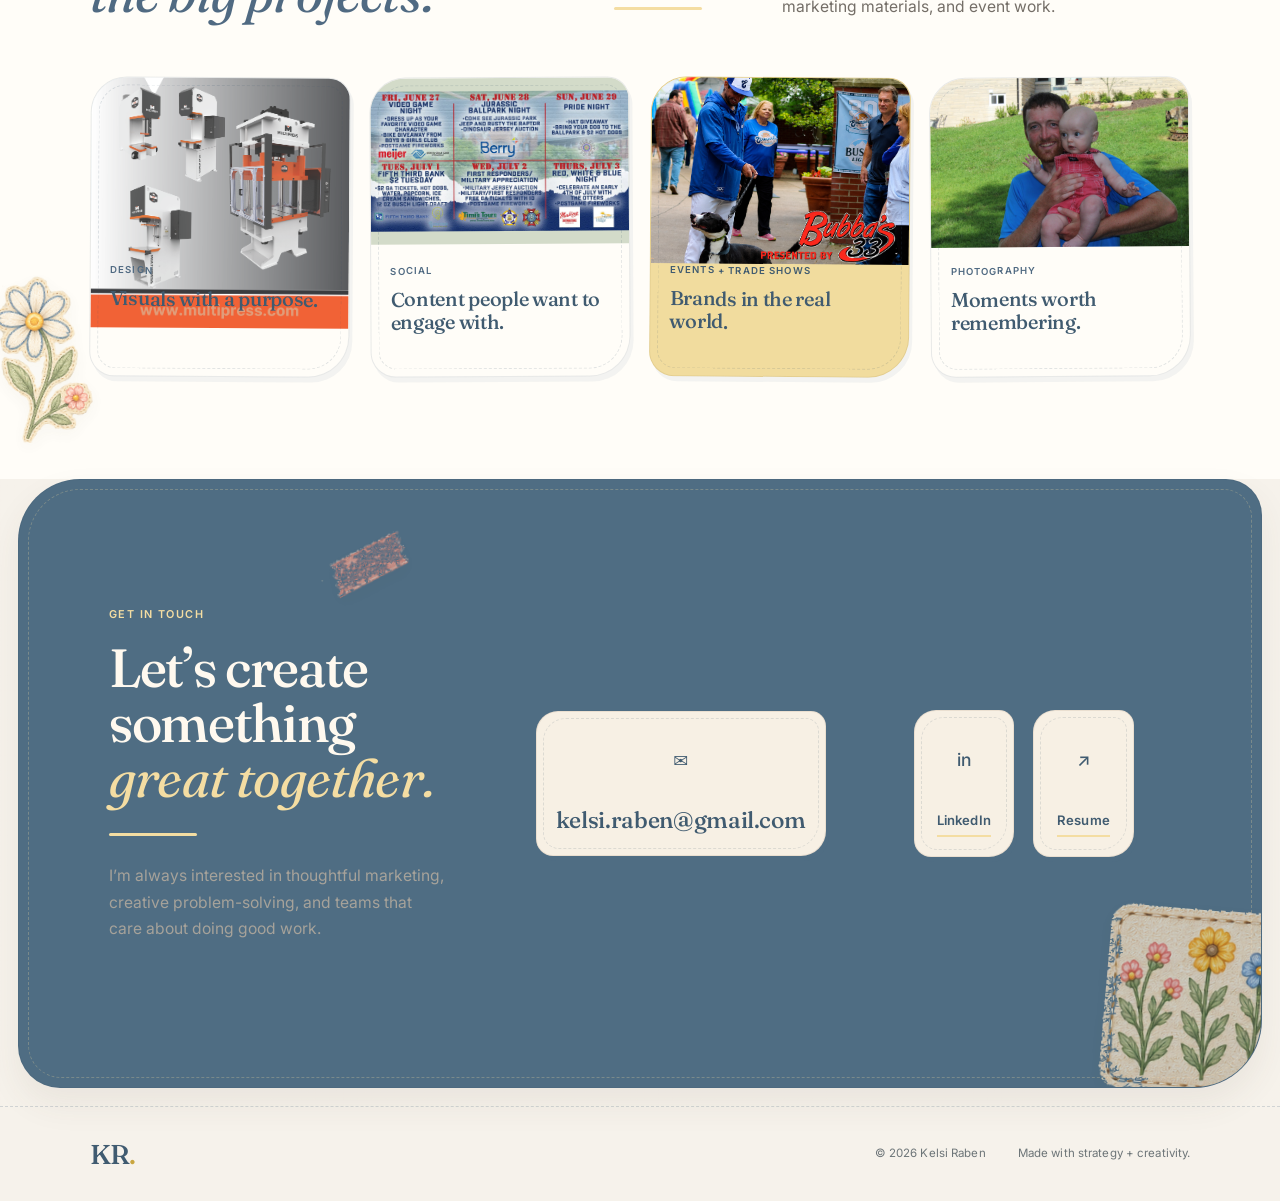
==== commit 6ba95081: "Make creative archive cards into quilt patches with work previews" ====
--- a/index.html
+++ b/index.html
@@ -29,6 +29,7 @@
 <link rel="stylesheet" href="quilt-refresh-v3.css?v=4">
 <link rel="stylesheet" href="recruiter-clarity.css">
 <link rel="stylesheet" href="portfolio-review.css">
+<link rel="stylesheet" href="archive-fabric-cards.css">
 
 <style>
 .site-header nav{overflow:visible}
@@ -49,6 +50,21 @@
   .nav-work-dropdown.is-open .nav-work-menu,.nav-work-dropdown:focus-within .nav-work-menu{opacity:1;visibility:visible;transform:translateY(0)}
   .nav-work-menu a{white-space:normal}
 }
+.mobile-menu-toggle{display:none}
+@media(max-width:900px){
+ .site-header{position:relative;z-index:1002}
+ .mobile-menu-toggle{display:flex;align-items:center;gap:.45rem;margin-left:auto;padding:.55rem .85rem;border:1px solid #aeb9b2;border-radius:14px;background:#fffdf8;color:#243b53;font:600 .95rem Inter,sans-serif;cursor:pointer}
+ .site-header #primary-nav{display:none;position:absolute;top:calc(100% - 1px);left:0;right:0;z-index:1001;background:#faf7f0;border:1px solid #d5d9d2;border-top:0;box-shadow:0 12px 22px #243b5320;padding:1rem 6vw 1.4rem;flex-direction:column;align-items:stretch;gap:.35rem;max-height:calc(100dvh - 75px);overflow-y:auto}
+ .site-header #primary-nav.mobile-open{display:flex}
+ .site-header #primary-nav>a,.site-header .nav-work-trigger>a{display:block;padding:.8rem .5rem;text-decoration:none}
+ .site-header .nav-work-dropdown{display:block;position:relative}
+ .site-header .nav-work-trigger{justify-content:space-between}
+ .site-header .nav-work-menu{position:static;display:none;opacity:1;visibility:visible;transform:none;box-shadow:none;margin:.2rem 0 .5rem;padding:.35rem;min-width:0;width:100%;background:#fffdf8}
+ .site-header .nav-work-dropdown.is-open .nav-work-menu{display:block}
+ .site-header .nav-work-dropdown:hover .nav-work-menu,.site-header .nav-work-dropdown:focus-within .nav-work-menu{display:none}
+ .site-header .nav-work-dropdown.is-open:hover .nav-work-menu,.site-header .nav-work-dropdown.is-open:focus-within .nav-work-menu{display:block}
+ .site-header .nav-work-menu a{white-space:normal}
+}
 </style>
 
 </head>
@@ -61,7 +77,8 @@
     KR<span>.</span>
   </a>
 
-<nav aria-label="Primary navigation">
+<button class="mobile-menu-toggle" type="button" aria-expanded="false" aria-controls="primary-nav" aria-label="Open navigation menu"><span aria-hidden="true">☰</span><span class="mobile-menu-label">Menu</span></button>
+<nav id="primary-nav" aria-label="Primary navigation">
 
   <div class="nav-work-dropdown">
     <div class="nav-work-trigger">
@@ -88,7 +105,7 @@
 
   <a
     class="header-resume"
-    href="assets/resume/Resume%208.4.2026.pdf"
+    href="https://drive.google.com/file/d/1_3G-CopvulR7AfWnT0i8KyUKsL6dZv-2/view"
     target="_blank"
     rel="noopener noreferrer"
   >
@@ -340,7 +357,7 @@
 
         <a
           class="secondary-link"
-          href="assets/resume/Resume%208.4.2026.pdf"
+          href="https://drive.google.com/file/d/1_3G-CopvulR7AfWnT0i8KyUKsL6dZv-2/view"
           target="_blank"
           rel="noopener noreferrer"
         >
@@ -555,63 +572,23 @@
     </div>
 
 
-    <div class="archive-grid" aria-label="Creative work categories">
-
-      <a href="creative-archive.html#photography" class="archive-card archive-photography">
-
-        <div class="archive-visual">
-          <span>✦</span>
-        </div>
-
-        <div class="archive-content">
-          <span>Photography</span>
-          <strong>Moments worth remembering.</strong>
-        </div>
-
+    <div class="archive-grid archive-patch-grid" aria-label="Creative work categories">
+      <a href="creative-archive.html#design" class="archive-card archive-design archive-fabric-patch">
+        <div class="archive-visual"><img src="assets/pacific-press/brochure-3.png" alt="Pacific Press brochure cover design" loading="lazy"></div>
+        <div class="archive-content"><span>Design</span><strong>Visuals with a purpose.</strong></div>
       </a>
-
-
-      <a href="creative-archive.html#design" class="archive-card archive-design">
-
-        <div class="archive-visual">
-          <span>□</span>
-        </div>
-
-        <div class="archive-content">
-          <span>Design</span>
-          <strong>Visuals with a purpose.</strong>
-        </div>
-
+      <a href="creative-archive.html#social" class="archive-card archive-social archive-fabric-patch">
+        <div class="archive-visual"><img src="assets/otters/Evansville Otters - Social Post 2.jpg" alt="Evansville Otters social media graphic" loading="lazy"></div>
+        <div class="archive-content"><span>Social</span><strong>Content people want to engage with.</strong></div>
       </a>
-
-
-      <a href="creative-archive.html#social" class="archive-card archive-social">
-
-        <div class="archive-visual">
-          <span>◎</span>
-        </div>
-
-        <div class="archive-content">
-          <span>Social</span>
-          <strong>Content people want to engage with.</strong>
-        </div>
-
+      <a href="creative-archive.html#events" class="archive-card archive-events archive-fabric-patch">
+        <div class="archive-visual"><img src="assets/otters/55fcd361-c014-4c16-9ee3-3ee65ea74d9e.png" alt="Evansville Otters community event" loading="lazy"></div>
+        <div class="archive-content"><span>Events + Trade Shows</span><strong>Brands in the real world.</strong></div>
       </a>
-
-
-      <a href="creative-archive.html#events" class="archive-card archive-events">
-
-        <div class="archive-visual">
-          <span>↗</span>
-        </div>
-
-        <div class="archive-content">
-          <span>Events + Trade Shows</span>
-          <strong>Brands in the real world.</strong>
-        </div>
-
+      <a href="creative-archive.html#family" class="archive-card archive-photography archive-fabric-patch">
+        <div class="archive-visual"><img src="assets/family-photography/IMG_8005.JPG" alt="Personal family photography" loading="lazy"></div>
+        <div class="archive-content"><span>Photography</span><strong>Moments worth remembering.</strong></div>
       </a>
-
     </div>
 
   </section>
@@ -682,7 +659,7 @@
 
 
         <a
-          href="assets/resume/Resume%208.4.2026.pdf"
+          href="https://drive.google.com/file/d/1_3G-CopvulR7AfWnT0i8KyUKsL6dZv-2/view"
           target="_blank"
           rel="noopener noreferrer"
         >
@@ -729,9 +706,23 @@
 
 <script>
 (() => {
+  const mobileToggle = document.querySelector('.mobile-menu-toggle');
+  const primaryNav = document.querySelector('#primary-nav');
   const dropdown = document.querySelector('.nav-work-dropdown');
   const toggle = document.querySelector('.nav-work-toggle');
   if (!dropdown || !toggle) return;
+  const closeMobile = () => {
+    primaryNav?.classList.remove('mobile-open');
+    mobileToggle?.setAttribute('aria-expanded', 'false');
+    mobileToggle?.setAttribute('aria-label', 'Open navigation menu');
+  };
+  mobileToggle?.addEventListener('click', () => {
+    const isOpen = primaryNav.classList.toggle('mobile-open');
+    mobileToggle.setAttribute('aria-expanded', String(isOpen));
+    mobileToggle.setAttribute('aria-label', isOpen ? 'Close navigation menu' : 'Open navigation menu');
+    if (!isOpen) closeMenu();
+  });
+  primaryNav?.querySelectorAll('a').forEach(link => link.addEventListener('click', closeMobile));
 
   const closeMenu = () => {
     dropdown.classList.remove('is-open');
@@ -751,7 +742,8 @@
   document.addEventListener('keydown', (event) => {
     if (event.key === 'Escape') {
       closeMenu();
-      toggle.focus();
+      closeMobile();
+      mobileToggle?.focus();
     }
   });
 })();
